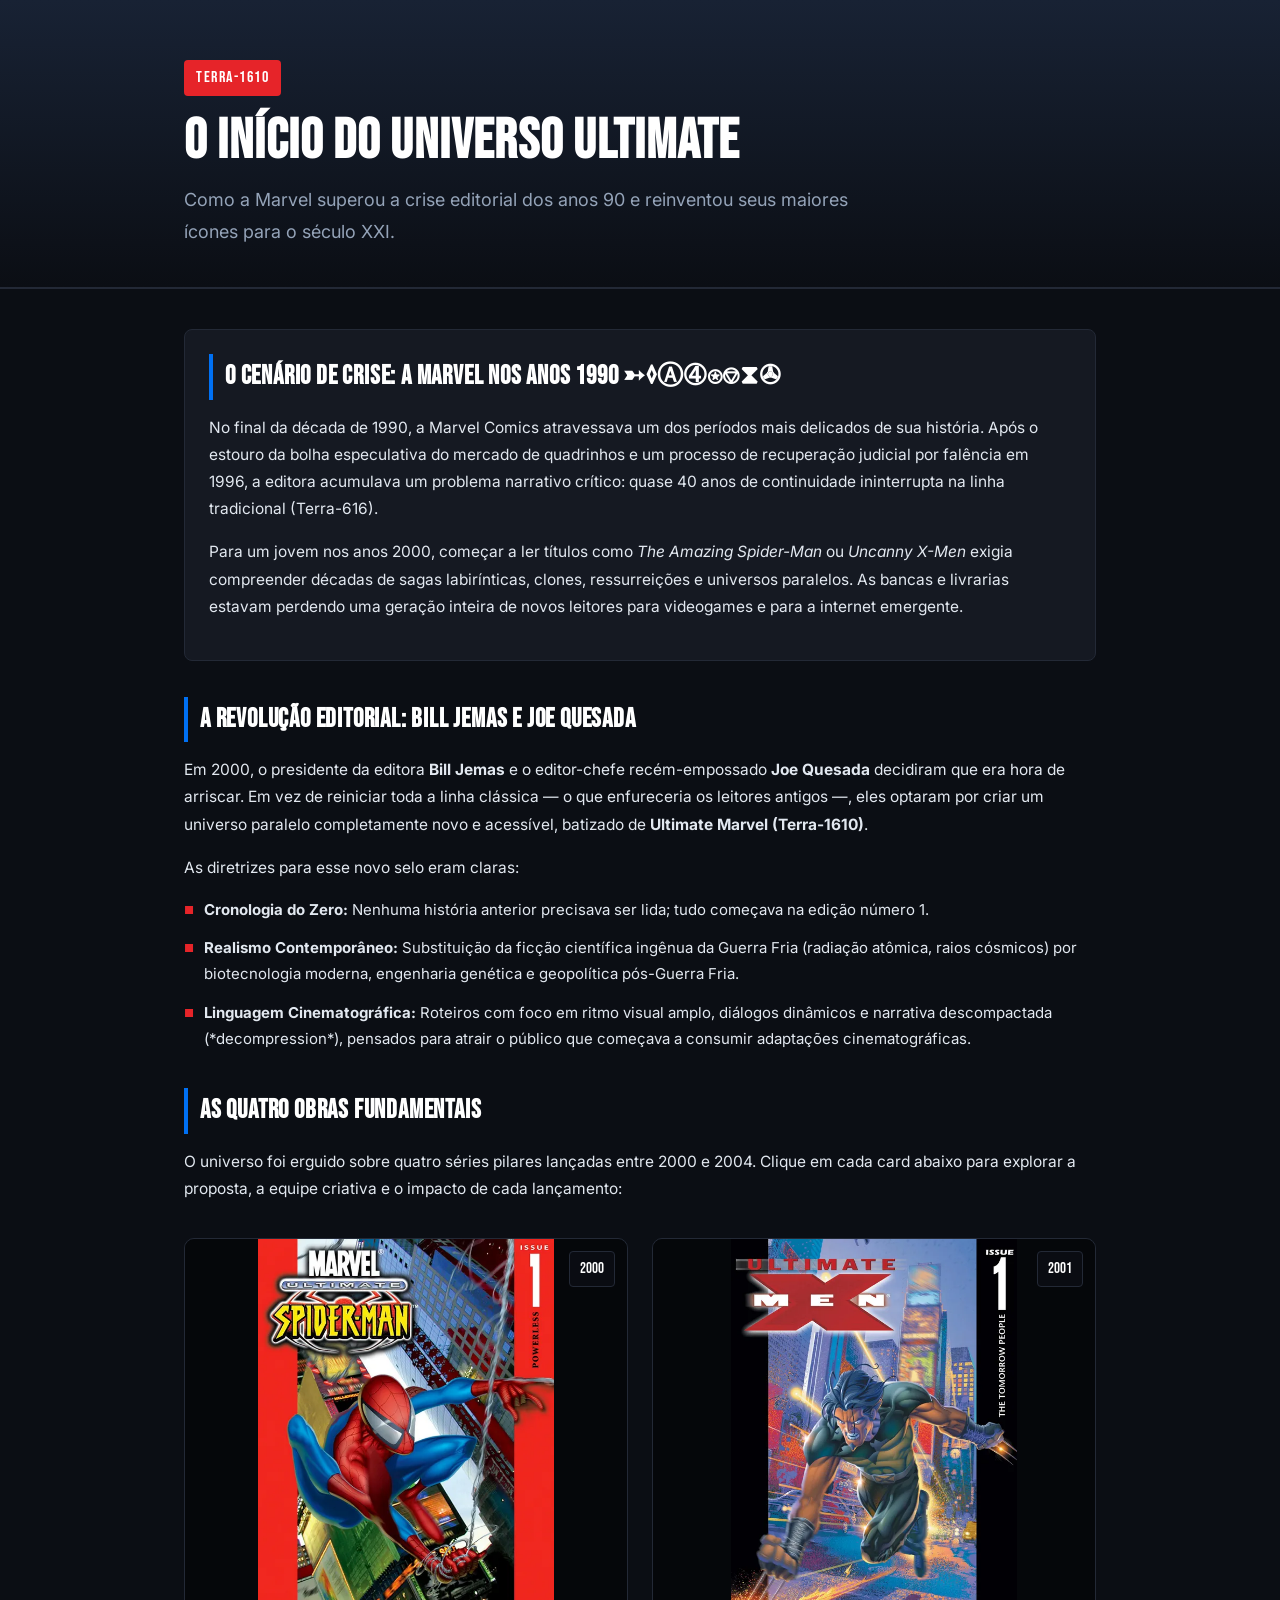
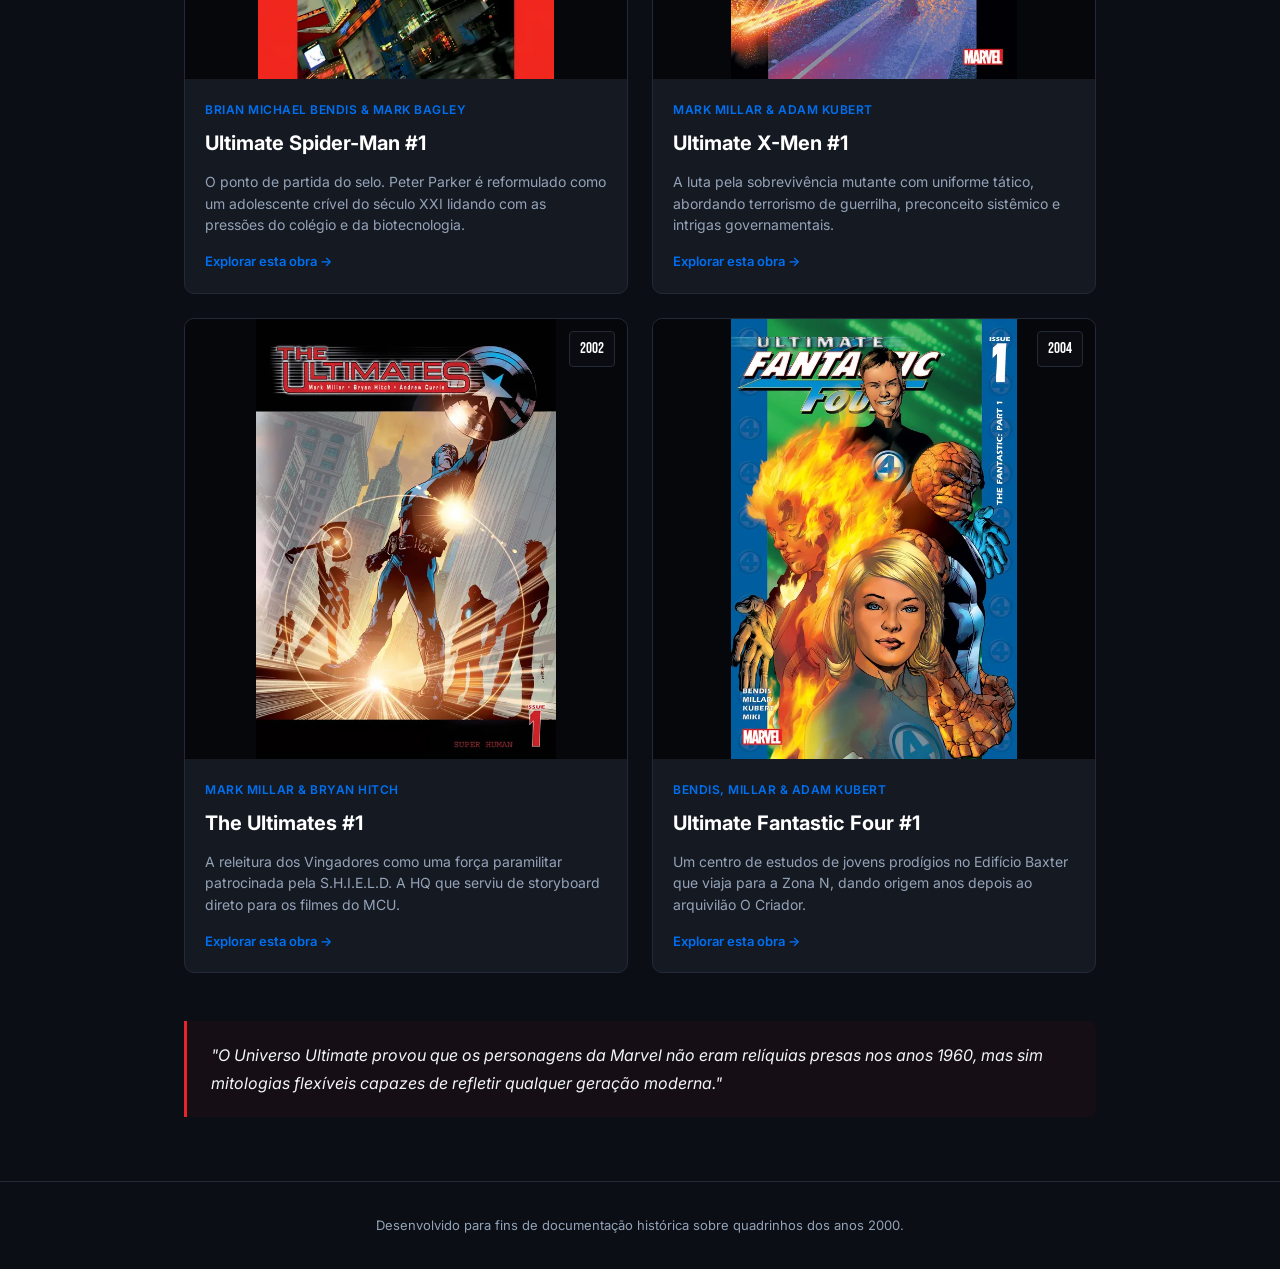
==== src/index.html @ a69aee5e "docs: altera texto do titulo principal" ====
<!DOCTYPE html>
<html lang="pt-BR">
<head>
  <meta charset="UTF-8">
  <meta name="viewport" content="width=device-width, initial-scale=1.0">
  <title>O Início do Universo Ultimate Marvel (2000) - Terra-1610</title>
  <link rel="preconnect" href="https://fonts.googleapis.com">
  <link rel="preconnect" href="https://fonts.gstatic.com" crossorigin>
  <link href="https://fonts.googleapis.com/css2?family=Bebas+Neue&family=Inter:wght@400;600;700&display=swap" rel="stylesheet">
  <link rel="stylesheet" href="style.css">
</head>
<body>

  <header class="hero">
    <div class="container hero-content">
      <span class="tag">Terra-1610</span>
      <h1 class="title">O Início do Universo Ultimate</h1>
      <p class="subtitle">Como a Marvel superou a crise editorial dos anos 90 e reinventou seus maiores ícones para o século XXI.</p>
    </div>
  </header>

  <main class="container">
    <article class="article-content">
      
      <section class="section-block intro-callout">
        <h2>O Cenário de Crise: A Marvel nos Anos 1990 ➳◊Ⓐ➃⍟⎊⧗✇</h2>
        <p>No final da década de 1990, a Marvel Comics atravessava um dos períodos mais delicados de sua história. Após o estouro da bolha especulativa do mercado de quadrinhos e um processo de recuperação judicial por falência em 1996, a editora acumulava um problema narrativo crítico: quase 40 anos de continuidade ininterrupta na linha tradicional (Terra-616).</p>
        <p>Para um jovem nos anos 2000, começar a ler títulos como <em>The Amazing Spider-Man</em> ou <em>Uncanny X-Men</em> exigia compreender décadas de sagas labirínticas, clones, ressurreições e universos paralelos. As bancas e livrarias estavam perdendo uma geração inteira de novos leitores para videogames e para a internet emergente.</p>
      </section>

      <section class="section-block">
        <h2>A Revolução Editorial: Bill Jemas e Joe Quesada</h2>
        <p>Em 2000, o presidente da editora <strong>Bill Jemas</strong> e o editor-chefe recém-empossado <strong>Joe Quesada</strong> decidiram que era hora de arriscar. Em vez de reiniciar toda a linha clássica — o que enfureceria os leitores antigos —, eles optaram por criar um universo paralelo completamente novo e acessível, batizado de <strong>Ultimate Marvel (Terra-1610)</strong>.</p>
        <p>As diretrizes para esse novo selo eram claras:</p>
        <ul class="styled-list">
          <li><strong>Cronologia do Zero:</strong> Nenhuma história anterior precisava ser lida; tudo começava na edição número 1.</li>
          <li><strong>Realismo Contemporâneo:</strong> Substituição da ficção científica ingênua da Guerra Fria (radiação atômica, raios cósmicos) por biotecnologia moderna, engenharia genética e geopolítica pós-Guerra Fria.</li>
          <li><strong>Linguagem Cinematográfica:</strong> Roteiros com foco em ritmo visual amplo, diálogos dinâmicos e narrativa descompactada (*decompression*), pensados para atrair o público que começava a consumir adaptações cinematográficas.</li>
        </ul>
      </section>

      <section class="section-block">
        <h2>As Quatro Obras Fundamentais</h2>
        <p>O universo foi erguido sobre quatro séries pilares lançadas entre 2000 e 2004. Clique em cada card abaixo para explorar a proposta, a equipe criativa e o impacto de cada lançamento:</p>
      </section>

      <!-- Grid com as 4 Capas -->
      <section class="comics-grid">
        
        <a href="spider-man.html" class="comic-card">
          <div class="comic-cover-wrapper">
            <img src="capas/aranha_ultimate_1.webp" alt="Capa de Ultimate Spider-Man #1" class="comic-cover">
            <span class="comic-year">2000</span>
          </div>
          <div class="comic-info">
            <span class="comic-badge">Brian Michael Bendis & Mark Bagley</span>
            <h3>Ultimate Spider-Man #1</h3>
            <p>O ponto de partida do selo. Peter Parker é reformulado como um adolescente crível do século XXI lidando com as pressões do colégio e da biotecnologia.</p>
            <span class="read-more">Explorar esta obra &rarr;</span>
          </div>
        </a>

        <a href="x-men.html" class="comic-card">
          <div class="comic-cover-wrapper">
            <img src="capas/xmen_ultimate_1.webp" alt="Capa de Ultimate X-Men #1" class="comic-cover">
            <span class="comic-year">2001</span>
          </div>
          <div class="comic-info">
            <span class="comic-badge">Mark Millar & Adam Kubert</span>
            <h3>Ultimate X-Men #1</h3>
            <p>A luta pela sobrevivência mutante com uniforme tático, abordando terrorismo de guerrilha, preconceito sistêmico e intrigas governamentais.</p>
            <span class="read-more">Explorar esta obra &rarr;</span>
          </div>
        </a>

        <a href="the-ultimates.html" class="comic-card">
          <div class="comic-cover-wrapper">
            <img src="capas/ultimates_1.webp" alt="Capa de The Ultimates #1" class="comic-cover">
            <span class="comic-year">2002</span>
          </div>
          <div class="comic-info">
            <span class="comic-badge">Mark Millar & Bryan Hitch</span>
            <h3>The Ultimates #1</h3>
            <p>A releitura dos Vingadores como uma força paramilitar patrocinada pela S.H.I.E.L.D. A HQ que serviu de storyboard direto para os filmes do MCU.</p>
            <span class="read-more">Explorar esta obra &rarr;</span>
          </div>
        </a>

        <a href="fantastic-four.html" class="comic-card">
          <div class="comic-cover-wrapper">
            <img src="capas/quarteto_ultimate_1.webp" alt="Capa de Ultimate Fantastic Four #1" class="comic-cover">
            <span class="comic-year">2004</span>
          </div>
          <div class="comic-info">
            <span class="comic-badge">Bendis, Millar & Adam Kubert</span>
            <h3>Ultimate Fantastic Four #1</h3>
            <p>Um centro de estudos de jovens prodígios no Edifício Baxter que viaja para a Zona N, dando origem anos depois ao arquivilão O Criador.</p>
            <span class="read-more">Explorar esta obra &rarr;</span>
          </div>
        </a>

      </section>

      <section class="section-block quote-block">
        <blockquote>
          "O Universo Ultimate provou que os personagens da Marvel não eram relíquias presas nos anos 1960, mas sim mitologias flexíveis capazes de refletir qualquer geração moderna."
        </blockquote>
      </section>

    </article>
  </main>

  <footer class="footer">
    <div class="container">
      <p>Desenvolvido para fins de documentação histórica sobre quadrinhos dos anos 2000.</p>
    </div>
  </footer>

</body>
</html>
---- src/style.css ----
:root {
  --bg-dark: #0b0e14;
  --bg-card: #151922;
  --text-main: #e2e8f0;
  --text-muted: #94a3b8;
  --marvel-red: #e62429;
  --ultimate-blue: #0070f3;
  --border-color: #232936;
}

* {
  margin: 0;
  padding: 0;
  box-sizing: border-box;
}

body {
  background-color: var(--bg-dark);
  color: var(--text-main);
  font-family: 'Inter', sans-serif;
  line-height: 1.75;
  -webkit-font-smoothing: antialiased;
}

.container {
  max-width: 960px;
  margin: 0 auto;
  padding: 0 24px;
}

/* Header & Hero */
.hero {
  background: linear-gradient(180deg, #182234 0%, var(--bg-dark) 100%);
  border-bottom: 2px solid var(--border-color);
  padding: 60px 0 40px;
}

.back-link {
  display: inline-flex;
  align-items: center;
  color: var(--text-muted);
  text-decoration: none;
  font-size: 14px;
  margin-bottom: 16px;
  transition: color 0.2s;
}

.back-link:hover {
  color: #ffffff;
}

.tag {
  display: inline-block;
  background-color: var(--marvel-red);
  color: #ffffff;
  font-family: 'Bebas Neue', cursive;
  letter-spacing: 1.5px;
  font-size: 16px;
  padding: 4px 12px;
  border-radius: 4px;
  text-transform: uppercase;
  margin-bottom: 16px;
}

.title {
  font-family: 'Bebas Neue', cursive;
  font-size: clamp(36px, 5.5vw, 56px);
  line-height: 1.08;
  color: #ffffff;
  letter-spacing: 1px;
  margin-bottom: 12px;
}

.subtitle {
  font-size: 18px;
  color: var(--text-muted);
  max-width: 720px;
}

/* Content */
.article-content {
  padding: 40px 0;
}

.section-block {
  margin-bottom: 36px;
}

.section-block h2 {
  font-family: 'Bebas Neue', cursive;
  font-size: 26px;
  color: #ffffff;
  letter-spacing: 0.8px;
  margin-bottom: 14px;
  border-left: 4px solid var(--ultimate-blue);
  padding-left: 12px;
}

.section-block h3 {
  font-size: 18px;
  color: #ffffff;
  margin: 20px 0 10px;
}

.section-block p {
  color: var(--text-main);
  font-size: 15.5px;
  margin-bottom: 16px;
}

.intro-callout {
  background: var(--bg-card);
  border: 1px solid var(--border-color);
  border-radius: 8px;
  padding: 24px;
}

/* Cards Grid */
.comics-grid {
  display: grid;
  grid-template-columns: repeat(auto-fit, minmax(380px, 1fr));
  gap: 24px;
  margin: 32px 0 48px;
}

@media (max-width: 480px) {
  .comics-grid {
    grid-template-columns: 1fr;
  }
}

.comic-card {
  background-color: var(--bg-card);
  border: 1px solid var(--border-color);
  border-radius: 10px;
  overflow: hidden;
  display: flex;
  flex-direction: column;
  text-decoration: none;
  color: inherit;
  transition: transform 0.25s ease, border-color 0.25s ease, box-shadow 0.25s ease;
}

.comic-card:hover {
  transform: translateY(-5px);
  border-color: var(--ultimate-blue);
  box-shadow: 0 12px 24px rgba(0, 112, 243, 0.15);
}

.comic-cover-wrapper {
  position: relative;
  width: 100%;
  height: 440px;
  background-color: #05070a;
  display: flex;
  align-items: center;
  justify-content: center;
  overflow: hidden;
}

.comic-cover {
  width: 100%;
  height: 100%;
  object-fit: contain;
  transition: transform 0.3s ease;
}

.comic-card:hover .comic-cover {
  transform: scale(1.03);
}

.comic-year {
  position: absolute;
  top: 12px;
  right: 12px;
  background: rgba(11, 14, 20, 0.85);
  border: 1px solid var(--border-color);
  color: #fff;
  font-family: 'Bebas Neue', cursive;
  font-size: 15px;
  padding: 4px 10px;
  border-radius: 4px;
  z-index: 2;
}

.comic-info {
  padding: 20px;
  display: flex;
  flex-direction: column;
  flex-grow: 1;
}

.comic-badge {
  font-size: 12px;
  font-weight: 600;
  color: var(--ultimate-blue);
  text-transform: uppercase;
  letter-spacing: 0.5px;
  margin-bottom: 6px;
}

.comic-info h3 {
  font-size: 20px;
  color: #ffffff;
  margin-bottom: 10px;
}

.comic-info p {
  font-size: 14px;
  color: var(--text-muted);
  line-height: 1.55;
  margin-bottom: 14px;
}

.read-more {
  margin-top: auto;
  font-size: 13px;
  font-weight: 600;
  color: var(--ultimate-blue);
}

/* Layout Páginas Individuais */
.detail-layout {
  display: grid;
  grid-template-columns: 320px 1fr;
  gap: 36px;
  margin-bottom: 40px;
}

@media (max-width: 768px) {
  .detail-layout {
    grid-template-columns: 1fr;
  }
}

.detail-cover-box {
  background-color: var(--bg-card);
  border: 1px solid var(--border-color);
  border-radius: 8px;
  padding: 12px;
  height: fit-content;
}

.detail-cover-box img {
  width: 100%;
  border-radius: 4px;
  display: block;
}

.meta-box {
  margin-top: 16px;
  font-size: 13px;
  border-top: 1px solid var(--border-color);
  padding-top: 12px;
  display: flex;
  flex-direction: column;
  gap: 8px;
}

.meta-row {
  display: flex;
  justify-content: space-between;
}

.meta-label {
  color: var(--text-muted);
}

.meta-value {
  color: #ffffff;
  font-weight: 600;
  text-align: right;
  max-width: 60%;
}

.styled-list {
  list-style: none;
  display: flex;
  flex-direction: column;
  gap: 12px;
  margin: 16px 0 24px;
}

.styled-list li {
  position: relative;
  padding-left: 20px;
  color: var(--text-main);
  font-size: 15px;
}

.styled-list li::before {
  content: "■";
  position: absolute;
  left: 0;
  color: var(--marvel-red);
  font-size: 11px;
  top: 4px;
}

/* Quote */
.quote-block {
  border-left: 3px solid var(--marvel-red);
  background: rgba(230, 36, 41, 0.05);
  padding: 20px 24px;
  border-radius: 0 8px 8px 0;
  margin: 24px 0;
}

.quote-block blockquote {
  font-style: italic;
  font-size: 16px;
  color: #f1f5f9;
}

/* Footer */
.footer {
  border-top: 1px solid var(--border-color);
  padding: 32px 0;
  text-align: center;
  font-size: 13px;
  color: var(--text-muted);
}
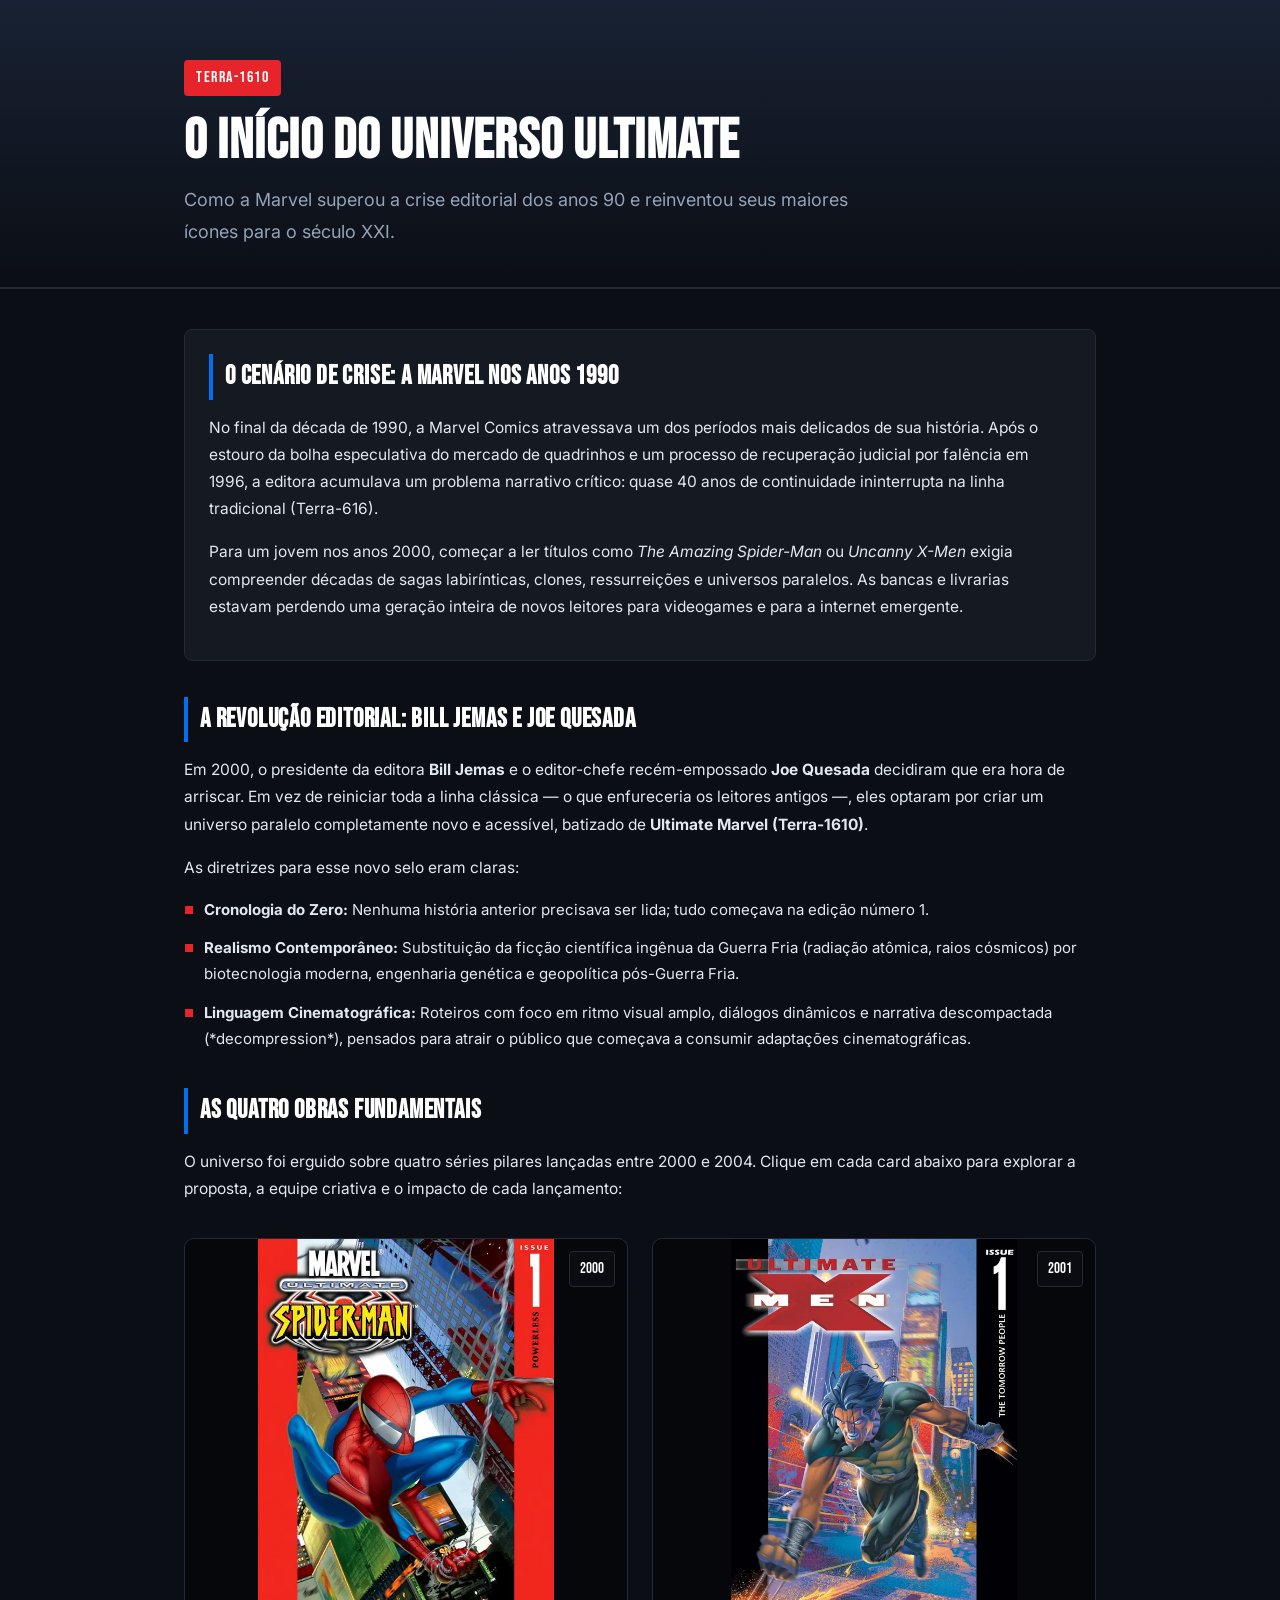
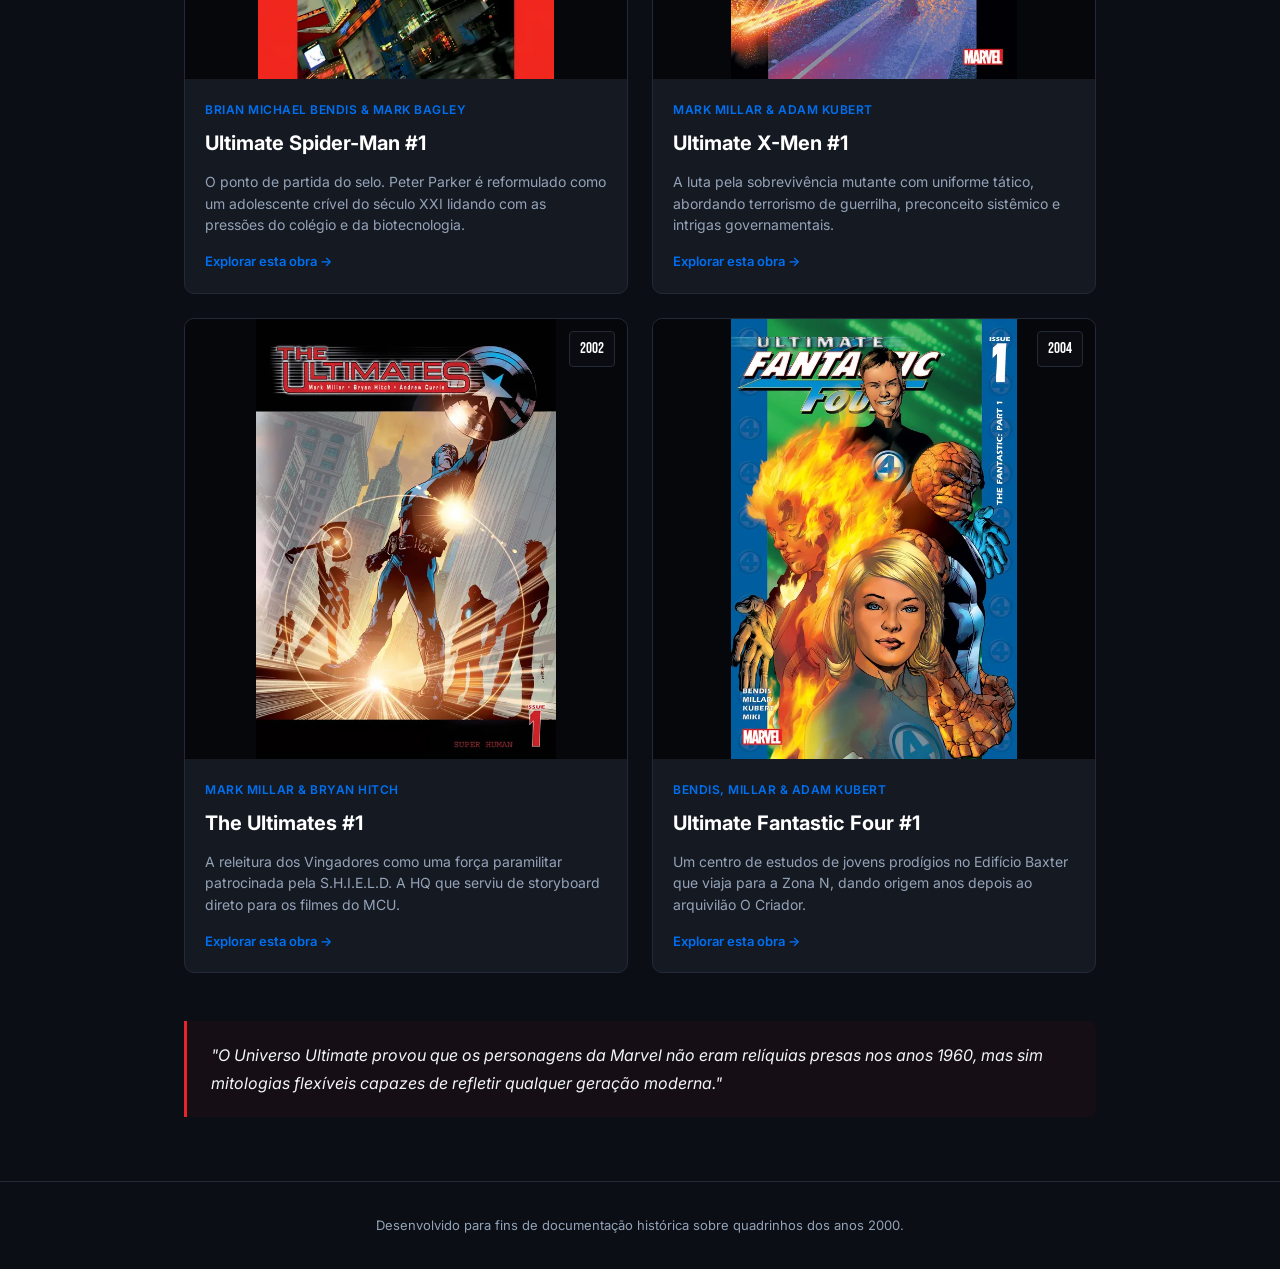
==== commit 3d3248c2: "docs: altera texto do titulo principal" ====
--- a/src/index.html
+++ b/src/index.html
@@ -23,7 +23,7 @@
     <article class="article-content">
       
       <section class="section-block intro-callout">
-        <h2>O Cenário de Crise: A Marvel nos Anos 1990 ➳◊Ⓐ➃⍟⎊⧗✇</h2>
+        <h2>O Cenário de Crise: A Marvel nos Anos 1990 </h2>
         <p>No final da década de 1990, a Marvel Comics atravessava um dos períodos mais delicados de sua história. Após o estouro da bolha especulativa do mercado de quadrinhos e um processo de recuperação judicial por falência em 1996, a editora acumulava um problema narrativo crítico: quase 40 anos de continuidade ininterrupta na linha tradicional (Terra-616).</p>
         <p>Para um jovem nos anos 2000, começar a ler títulos como <em>The Amazing Spider-Man</em> ou <em>Uncanny X-Men</em> exigia compreender décadas de sagas labirínticas, clones, ressurreições e universos paralelos. As bancas e livrarias estavam perdendo uma geração inteira de novos leitores para videogames e para a internet emergente.</p>
       </section>
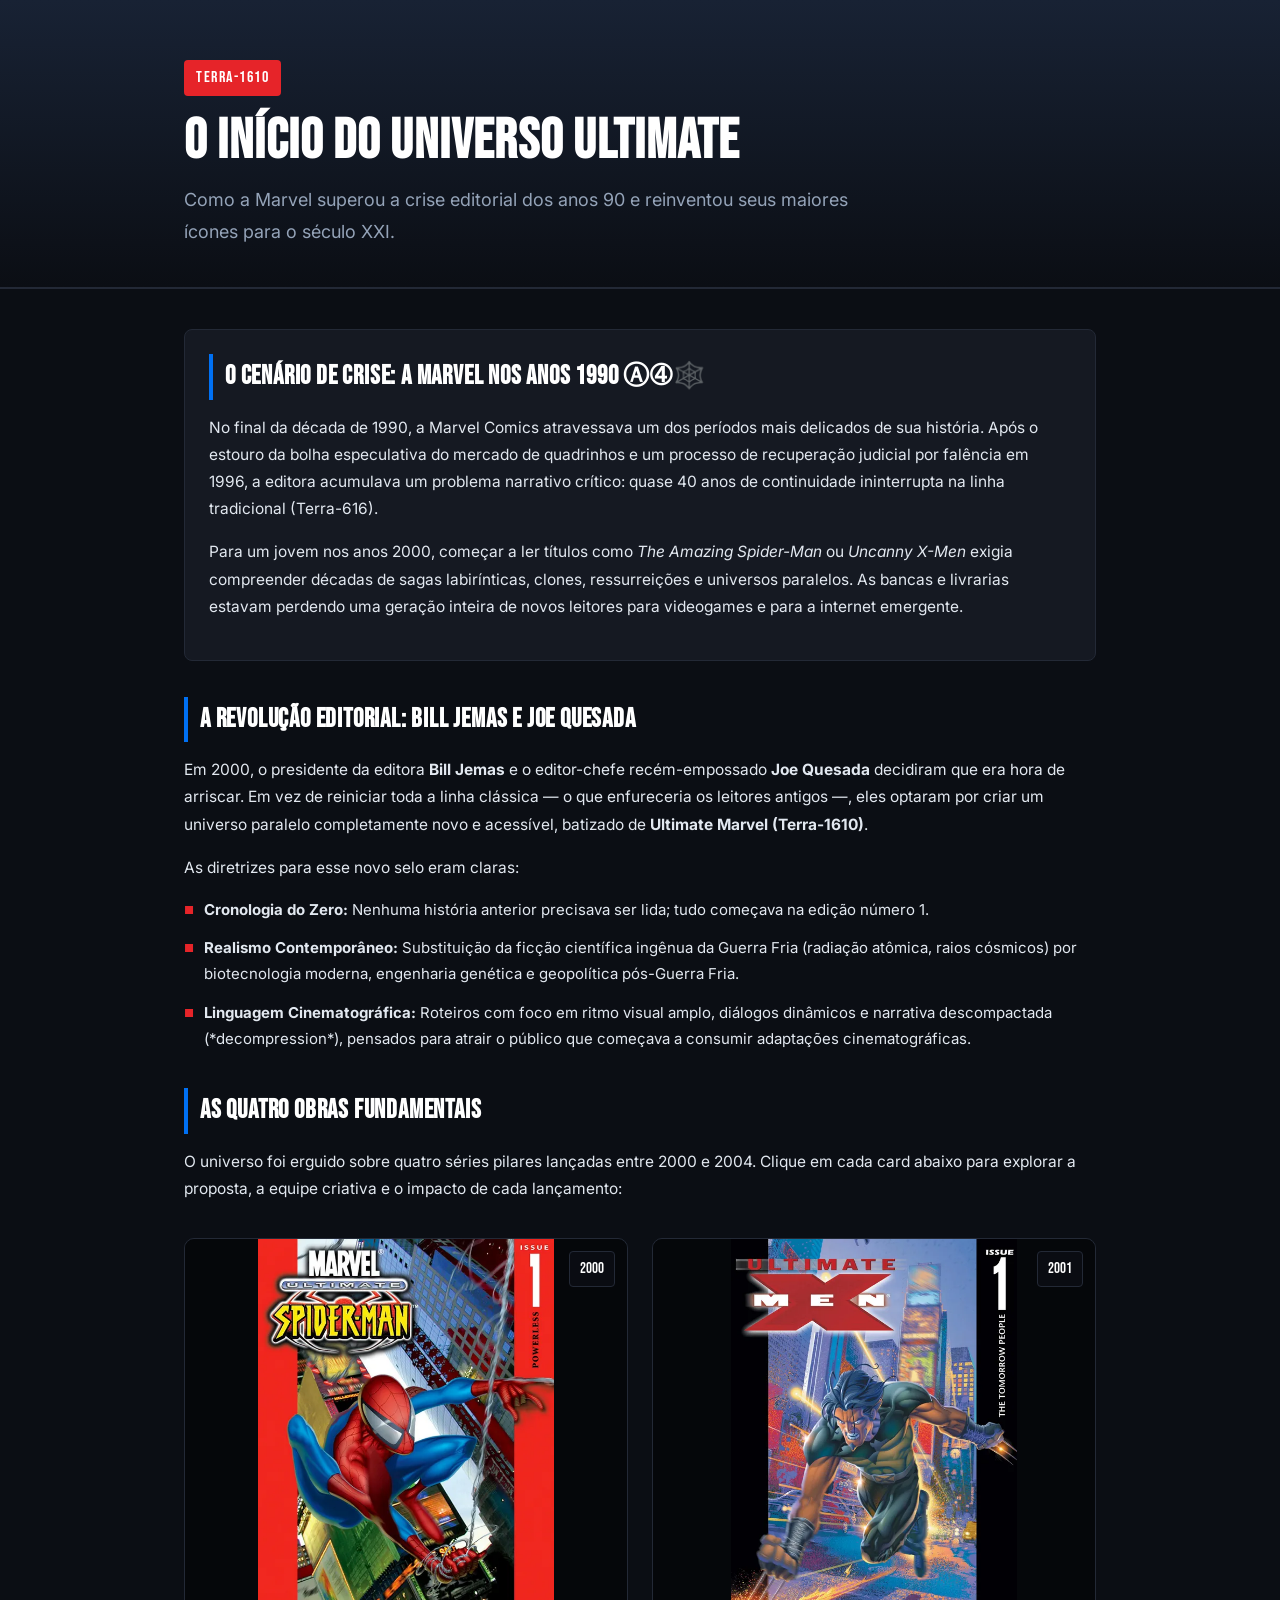
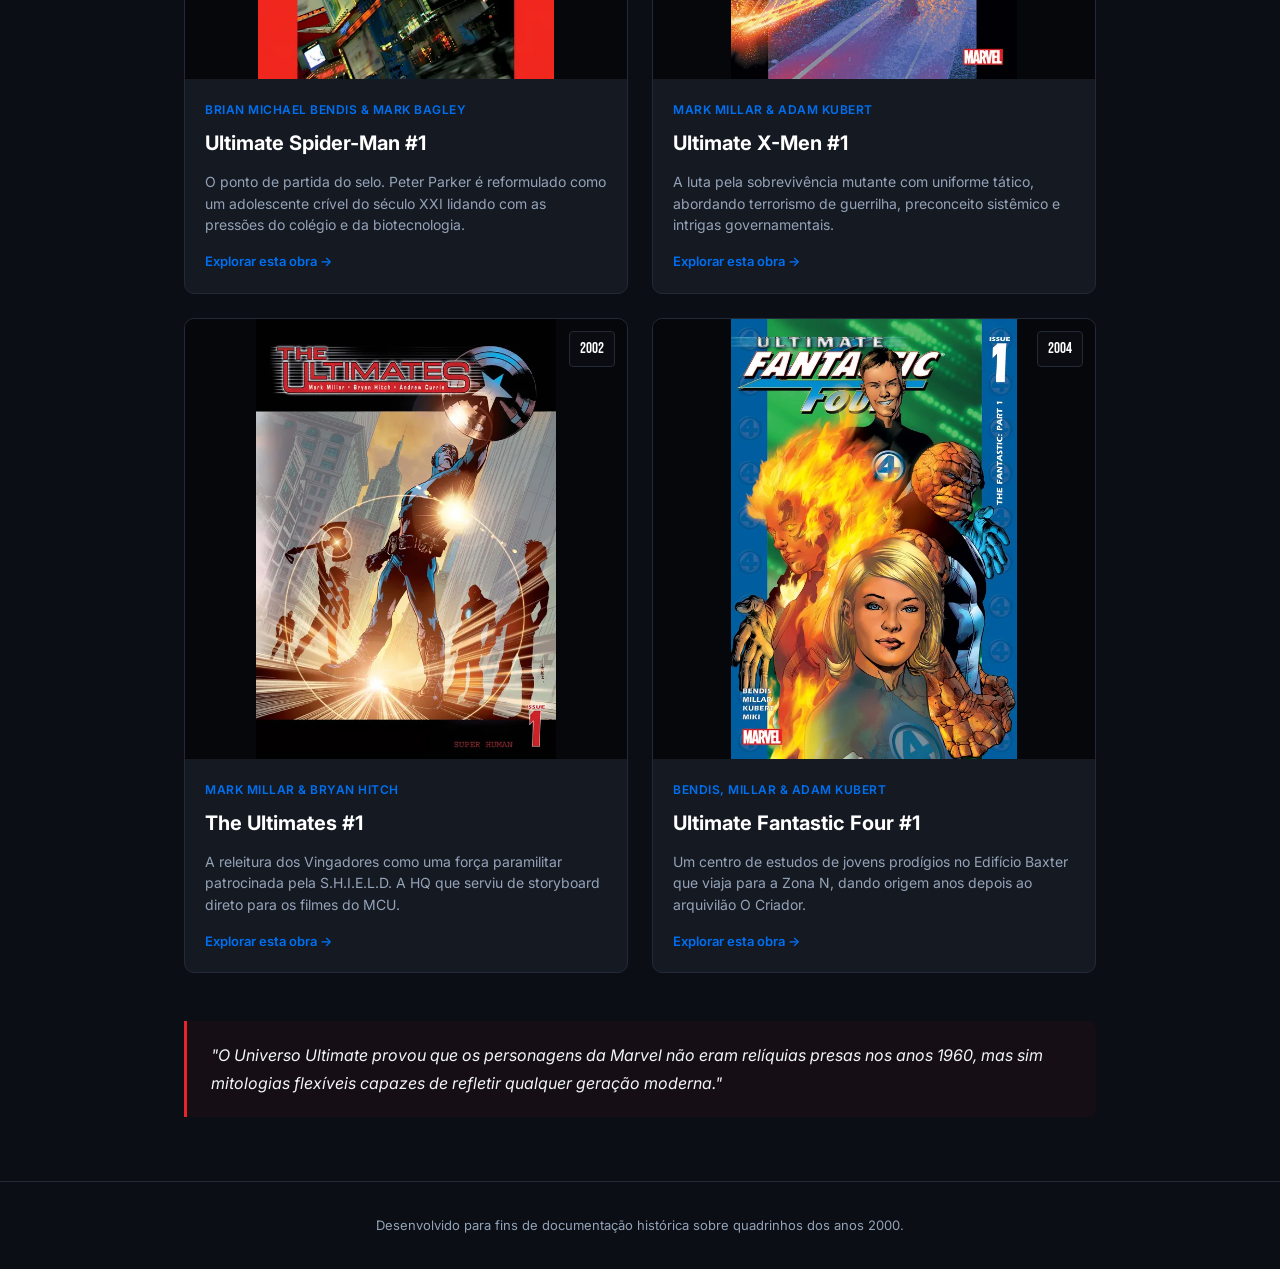
==== commit 47fa6921: "docs: altera texto do titulo principal" ====
--- a/src/index.html
+++ b/src/index.html
@@ -23,7 +23,7 @@
     <article class="article-content">
       
       <section class="section-block intro-callout">
-        <h2>O Cenário de Crise: A Marvel nos Anos 1990 </h2>
+        <h2>O Cenário de Crise: A Marvel nos Anos 1990 Ⓐ➃🕸️</h2>
         <p>No final da década de 1990, a Marvel Comics atravessava um dos períodos mais delicados de sua história. Após o estouro da bolha especulativa do mercado de quadrinhos e um processo de recuperação judicial por falência em 1996, a editora acumulava um problema narrativo crítico: quase 40 anos de continuidade ininterrupta na linha tradicional (Terra-616).</p>
         <p>Para um jovem nos anos 2000, começar a ler títulos como <em>The Amazing Spider-Man</em> ou <em>Uncanny X-Men</em> exigia compreender décadas de sagas labirínticas, clones, ressurreições e universos paralelos. As bancas e livrarias estavam perdendo uma geração inteira de novos leitores para videogames e para a internet emergente.</p>
       </section>
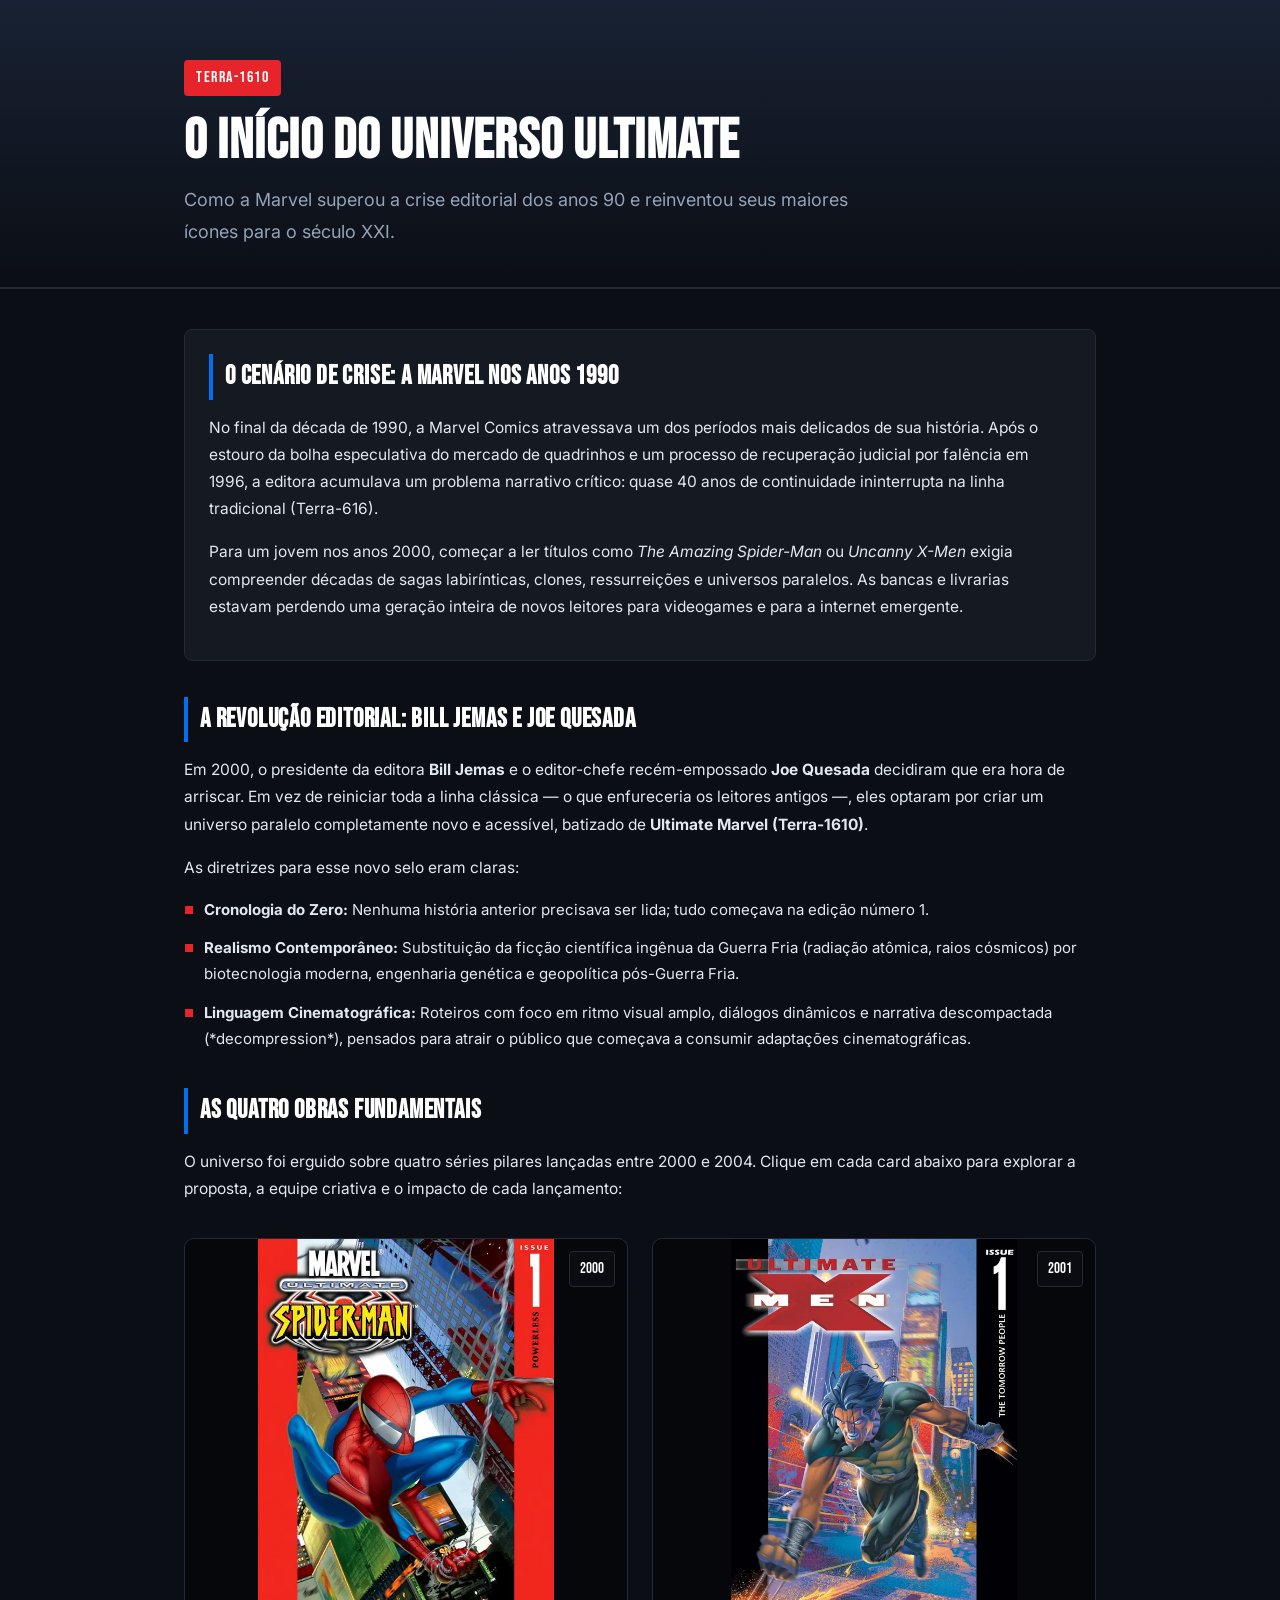
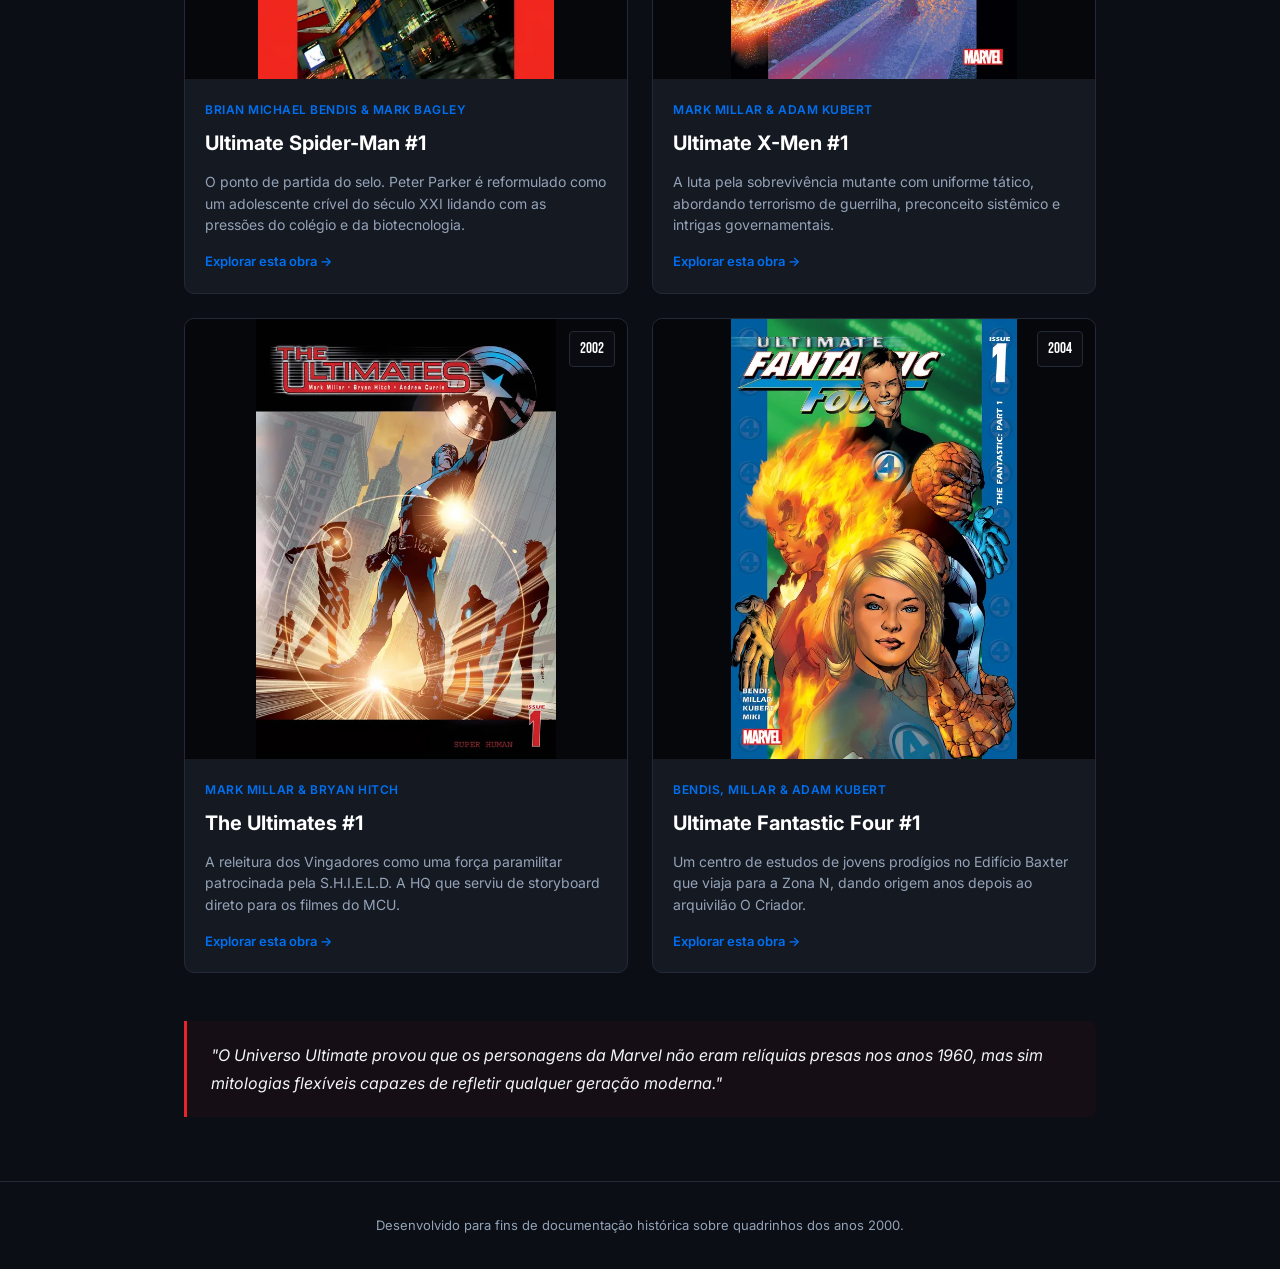
==== commit 1b398384: "docs: altera texto do titulo principal 2" ====
--- a/src/index.html
+++ b/src/index.html
@@ -23,7 +23,7 @@
     <article class="article-content">
       
       <section class="section-block intro-callout">
-        <h2>O Cenário de Crise: A Marvel nos Anos 1990 Ⓐ➃🕸️</h2>
+        <h2>O Cenário de Crise: A Marvel nos Anos 1990 </h2>
         <p>No final da década de 1990, a Marvel Comics atravessava um dos períodos mais delicados de sua história. Após o estouro da bolha especulativa do mercado de quadrinhos e um processo de recuperação judicial por falência em 1996, a editora acumulava um problema narrativo crítico: quase 40 anos de continuidade ininterrupta na linha tradicional (Terra-616).</p>
         <p>Para um jovem nos anos 2000, começar a ler títulos como <em>The Amazing Spider-Man</em> ou <em>Uncanny X-Men</em> exigia compreender décadas de sagas labirínticas, clones, ressurreições e universos paralelos. As bancas e livrarias estavam perdendo uma geração inteira de novos leitores para videogames e para a internet emergente.</p>
       </section>
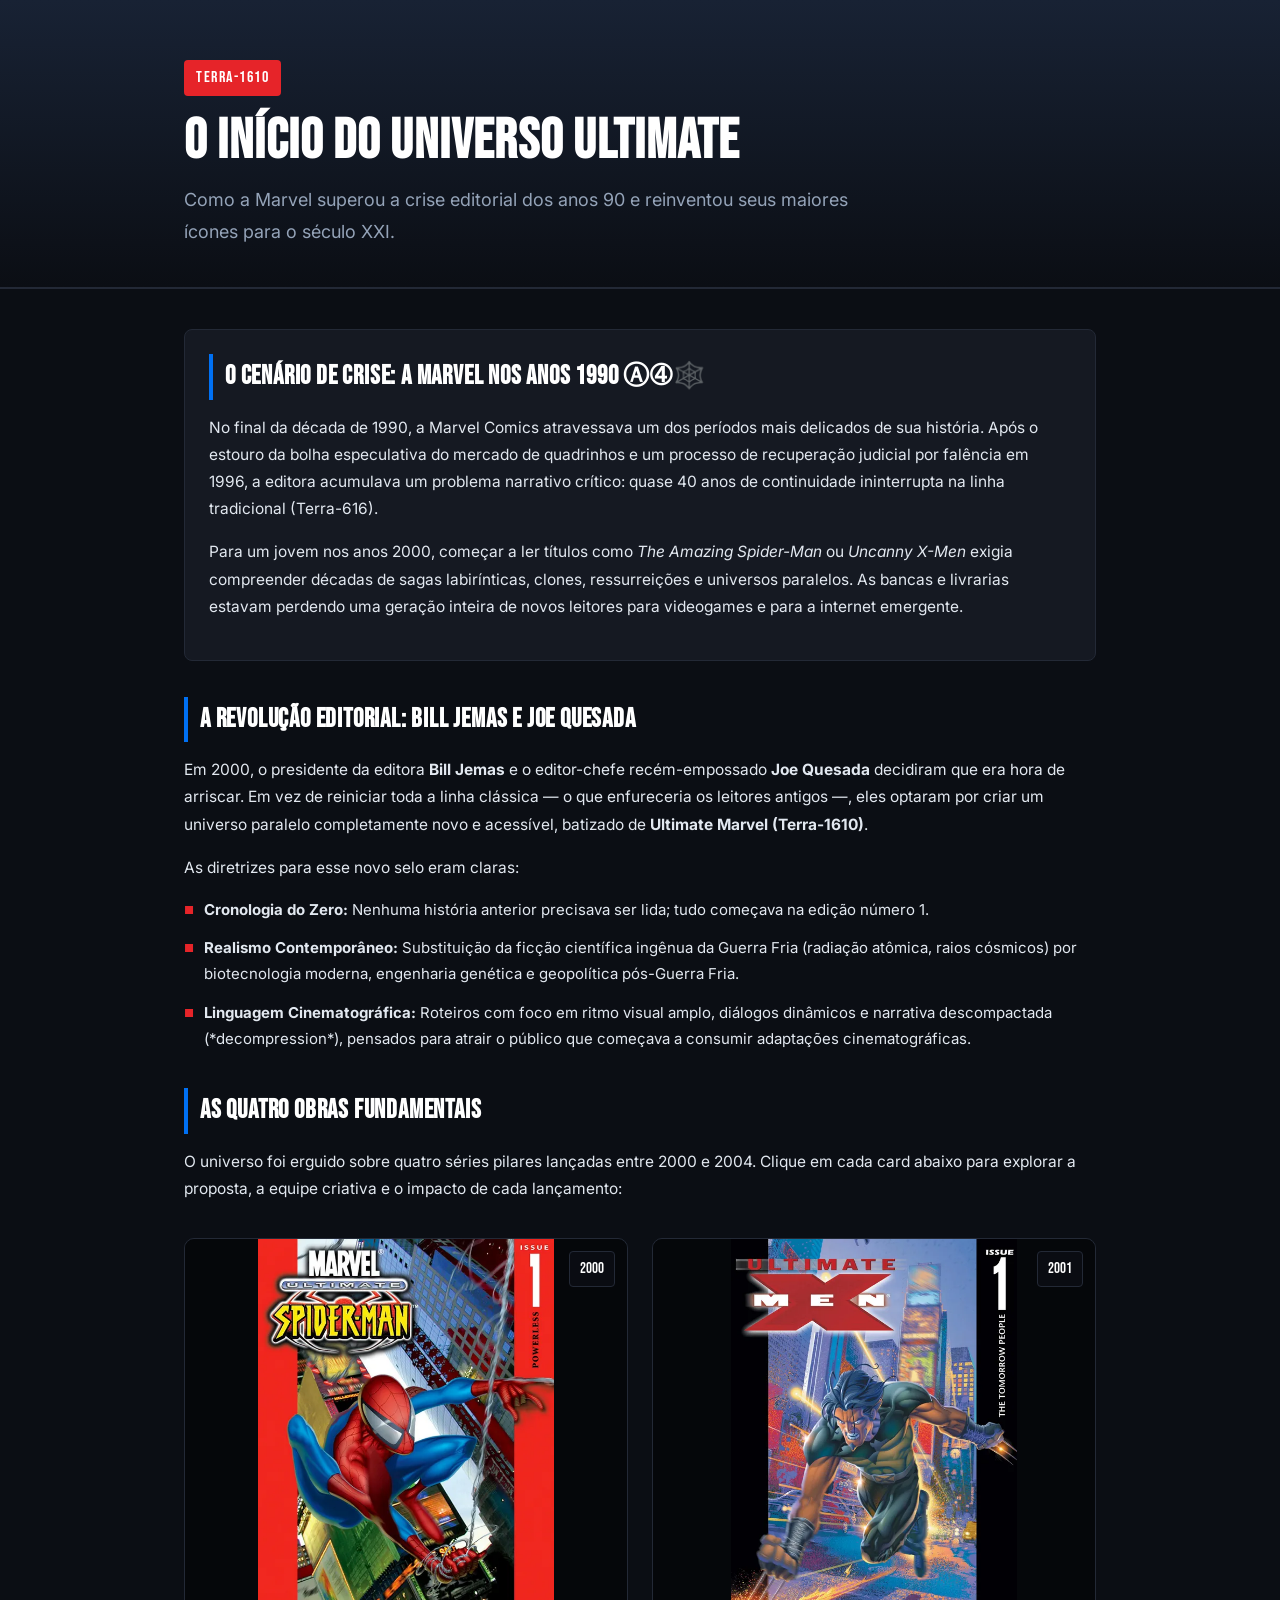
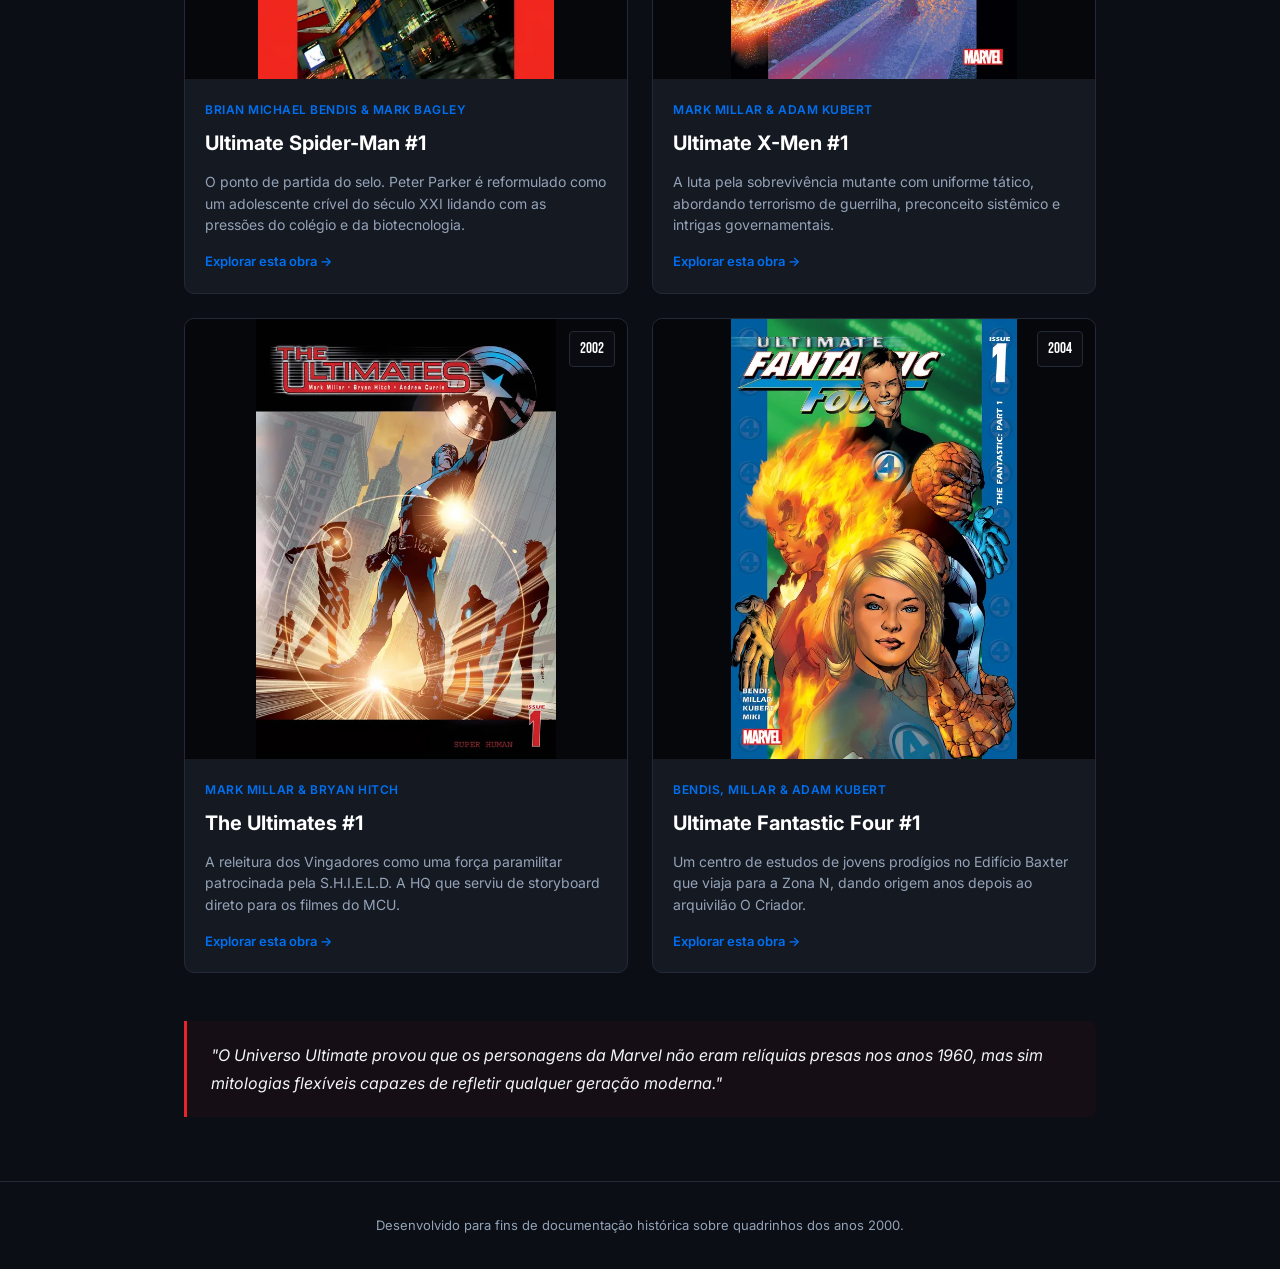
==== commit 19324372: "testes" ====
--- a/src/index.html
+++ b/src/index.html
@@ -23,7 +23,7 @@
     <article class="article-content">
       
       <section class="section-block intro-callout">
-        <h2>O Cenário de Crise: A Marvel nos Anos 1990 </h2>
+        <h2>O Cenário de Crise: A Marvel nos Anos 1990 Ⓐ➃🕸️</h2>
         <p>No final da década de 1990, a Marvel Comics atravessava um dos períodos mais delicados de sua história. Após o estouro da bolha especulativa do mercado de quadrinhos e um processo de recuperação judicial por falência em 1996, a editora acumulava um problema narrativo crítico: quase 40 anos de continuidade ininterrupta na linha tradicional (Terra-616).</p>
         <p>Para um jovem nos anos 2000, começar a ler títulos como <em>The Amazing Spider-Man</em> ou <em>Uncanny X-Men</em> exigia compreender décadas de sagas labirínticas, clones, ressurreições e universos paralelos. As bancas e livrarias estavam perdendo uma geração inteira de novos leitores para videogames e para a internet emergente.</p>
       </section>
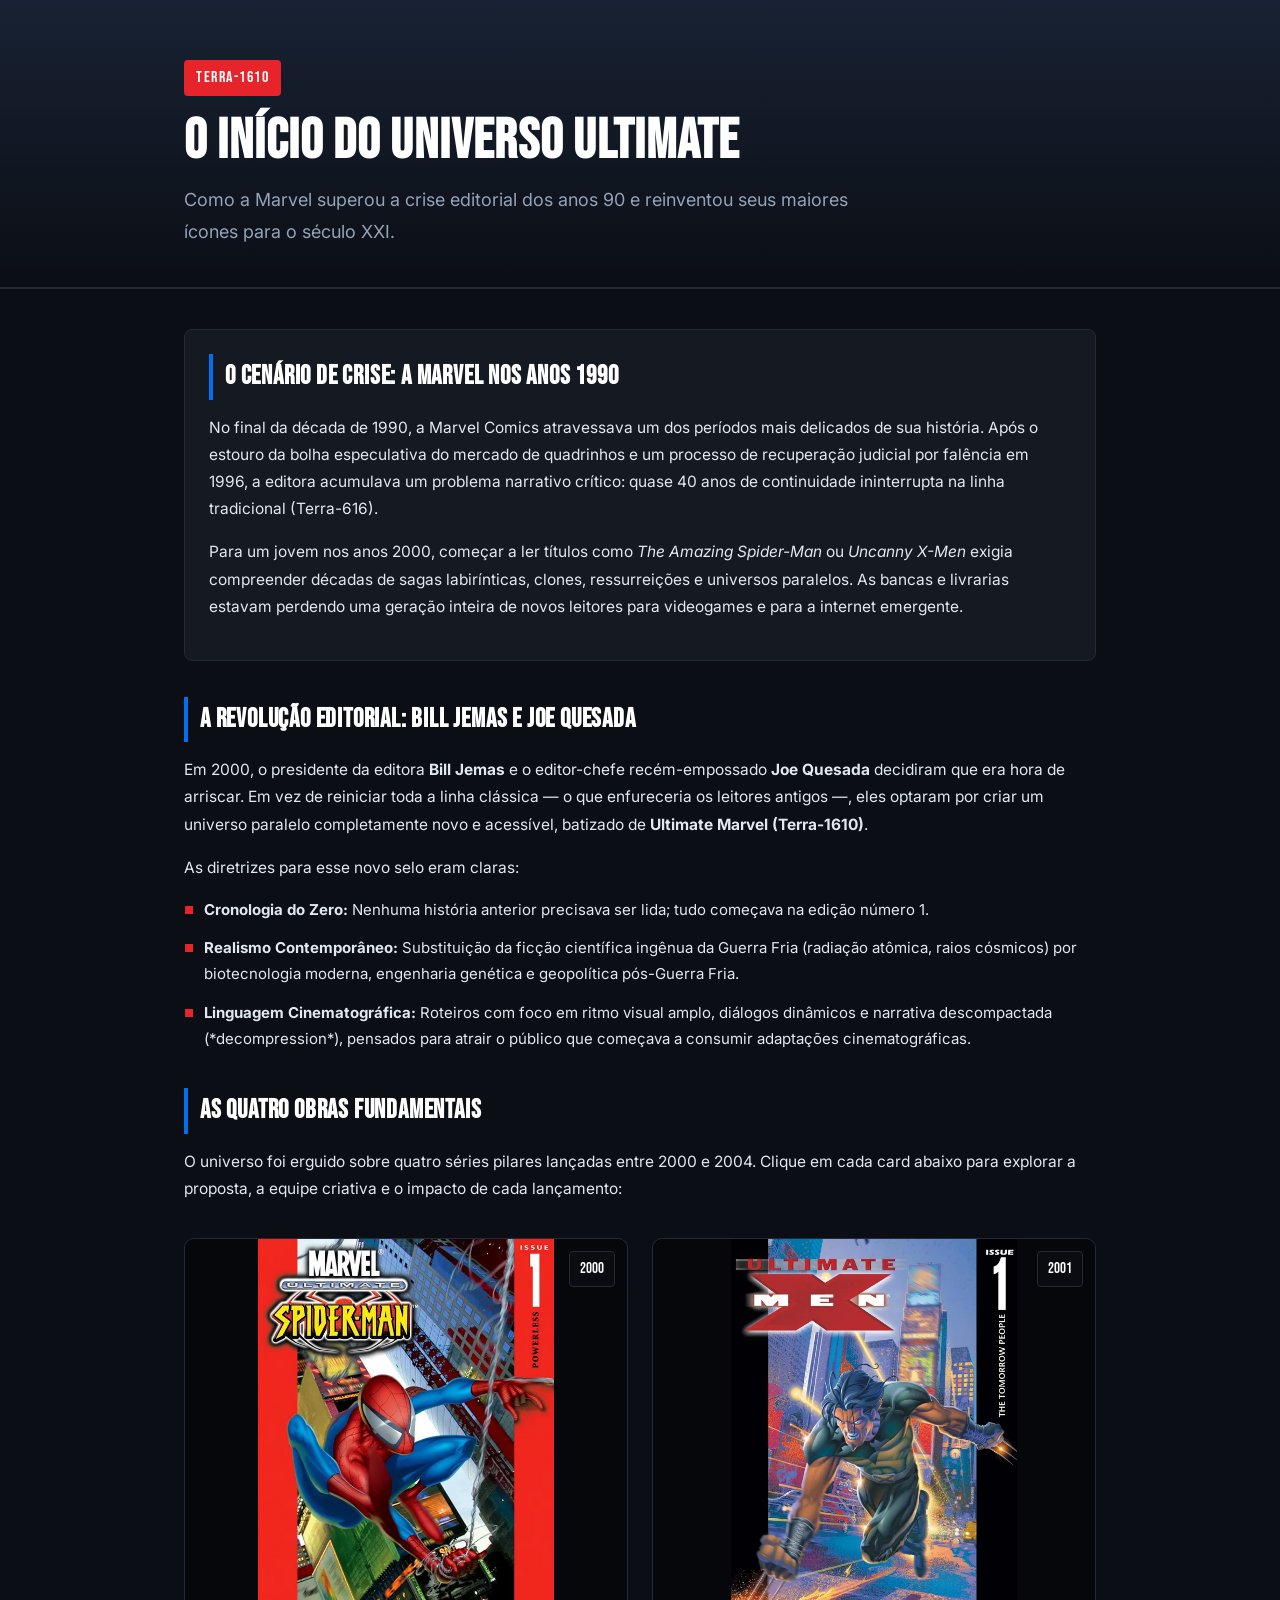
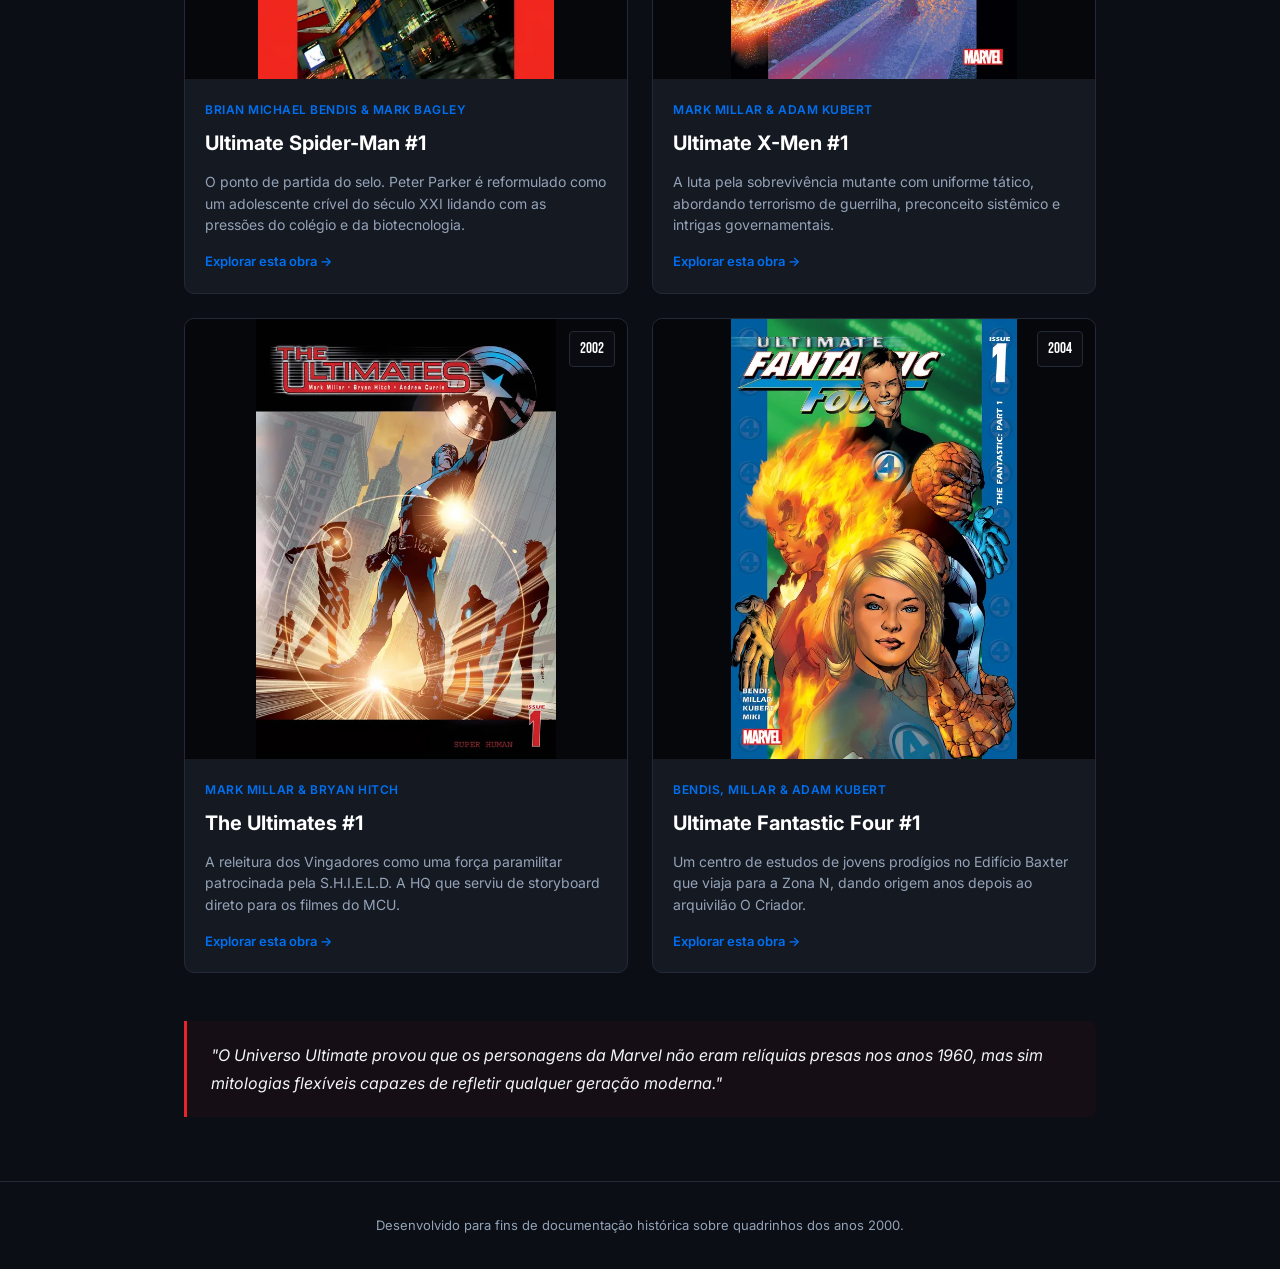
==== commit 0de37c76: "docs: altera texto do titulo principal 3" ====
--- a/src/index.html
+++ b/src/index.html
@@ -23,7 +23,7 @@
     <article class="article-content">
       
       <section class="section-block intro-callout">
-        <h2>O Cenário de Crise: A Marvel nos Anos 1990 Ⓐ➃🕸️</h2>
+        <h2>O Cenário de Crise: A Marvel nos Anos 1990 </h2>
         <p>No final da década de 1990, a Marvel Comics atravessava um dos períodos mais delicados de sua história. Após o estouro da bolha especulativa do mercado de quadrinhos e um processo de recuperação judicial por falência em 1996, a editora acumulava um problema narrativo crítico: quase 40 anos de continuidade ininterrupta na linha tradicional (Terra-616).</p>
         <p>Para um jovem nos anos 2000, começar a ler títulos como <em>The Amazing Spider-Man</em> ou <em>Uncanny X-Men</em> exigia compreender décadas de sagas labirínticas, clones, ressurreições e universos paralelos. As bancas e livrarias estavam perdendo uma geração inteira de novos leitores para videogames e para a internet emergente.</p>
       </section>
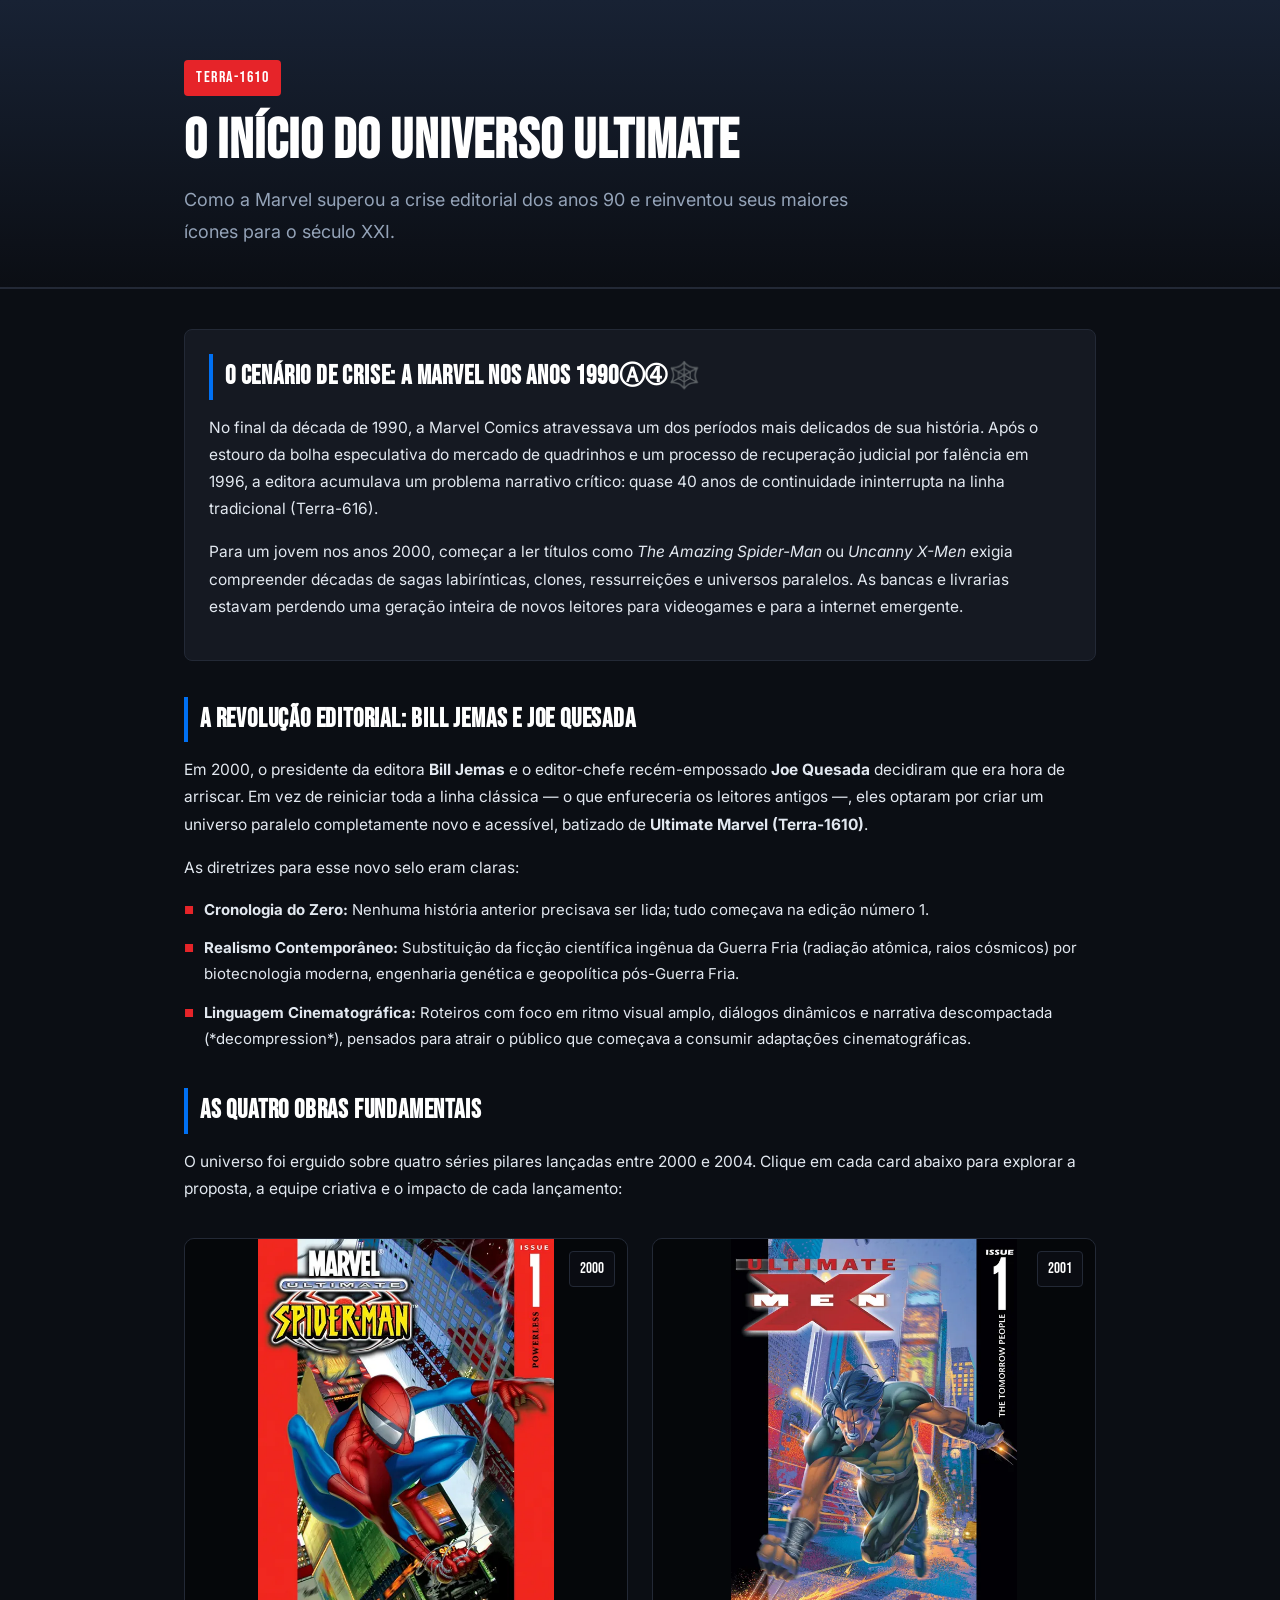
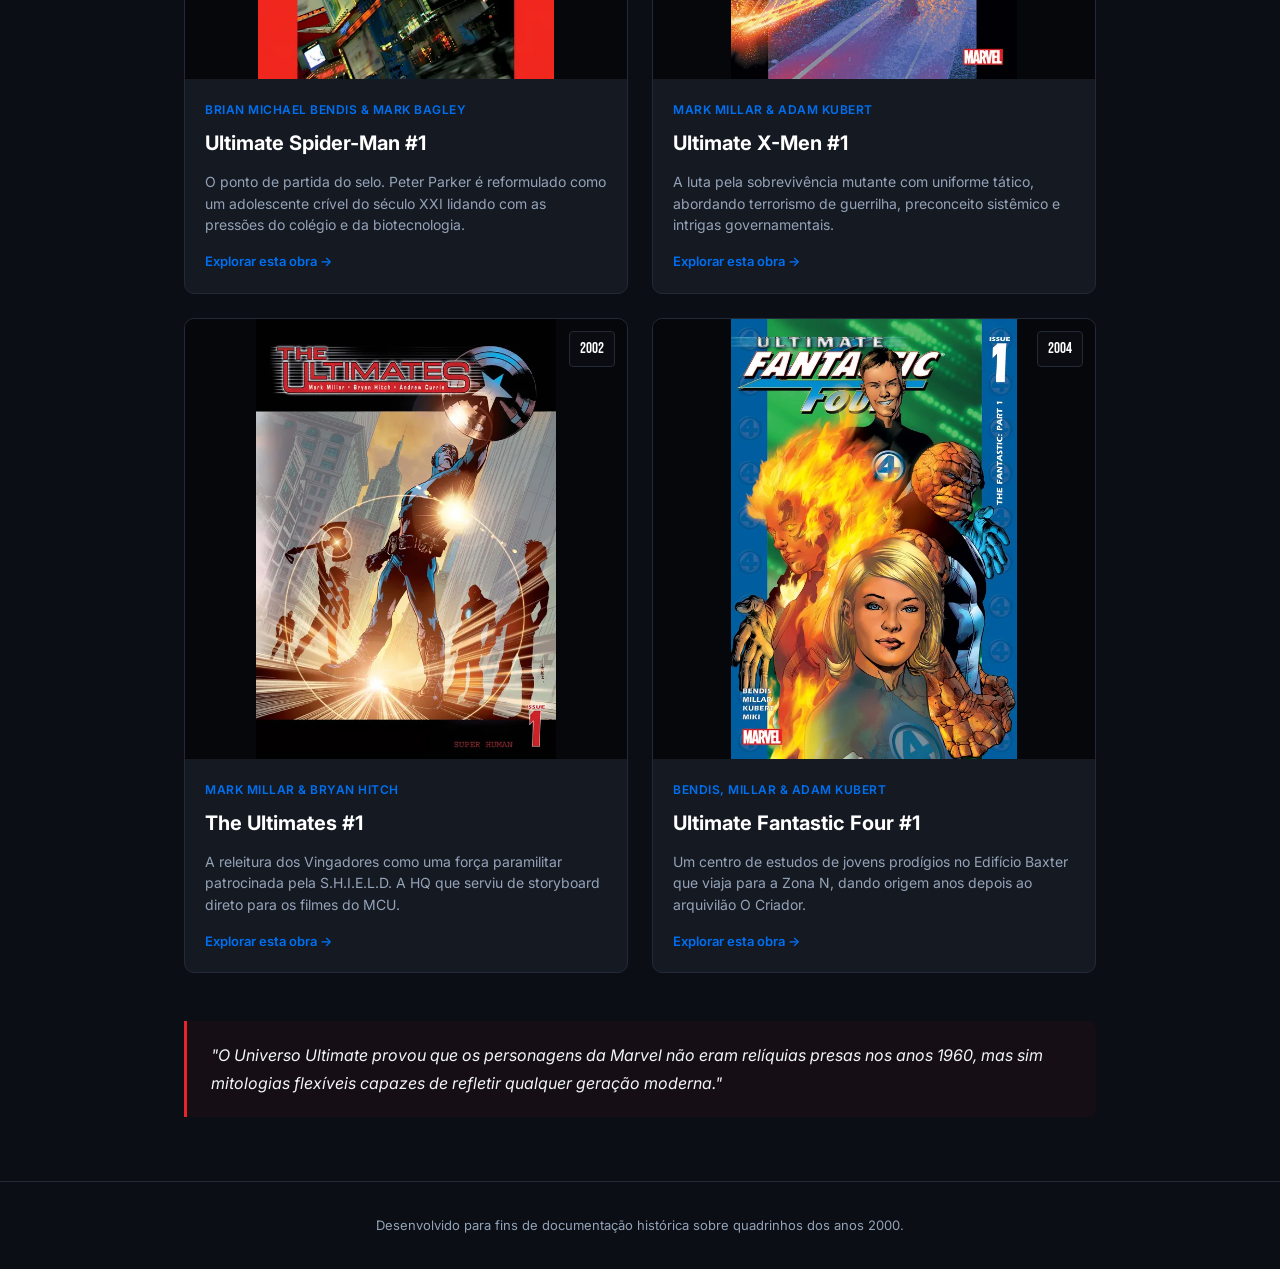
==== commit c6ded0bc: "testes" ====
--- a/src/index.html
+++ b/src/index.html
@@ -23,7 +23,7 @@
     <article class="article-content">
       
       <section class="section-block intro-callout">
-        <h2>O Cenário de Crise: A Marvel nos Anos 1990 </h2>
+        <h2>O Cenário de Crise: A Marvel nos Anos 1990Ⓐ➃🕸️ </h2>
         <p>No final da década de 1990, a Marvel Comics atravessava um dos períodos mais delicados de sua história. Após o estouro da bolha especulativa do mercado de quadrinhos e um processo de recuperação judicial por falência em 1996, a editora acumulava um problema narrativo crítico: quase 40 anos de continuidade ininterrupta na linha tradicional (Terra-616).</p>
         <p>Para um jovem nos anos 2000, começar a ler títulos como <em>The Amazing Spider-Man</em> ou <em>Uncanny X-Men</em> exigia compreender décadas de sagas labirínticas, clones, ressurreições e universos paralelos. As bancas e livrarias estavam perdendo uma geração inteira de novos leitores para videogames e para a internet emergente.</p>
       </section>
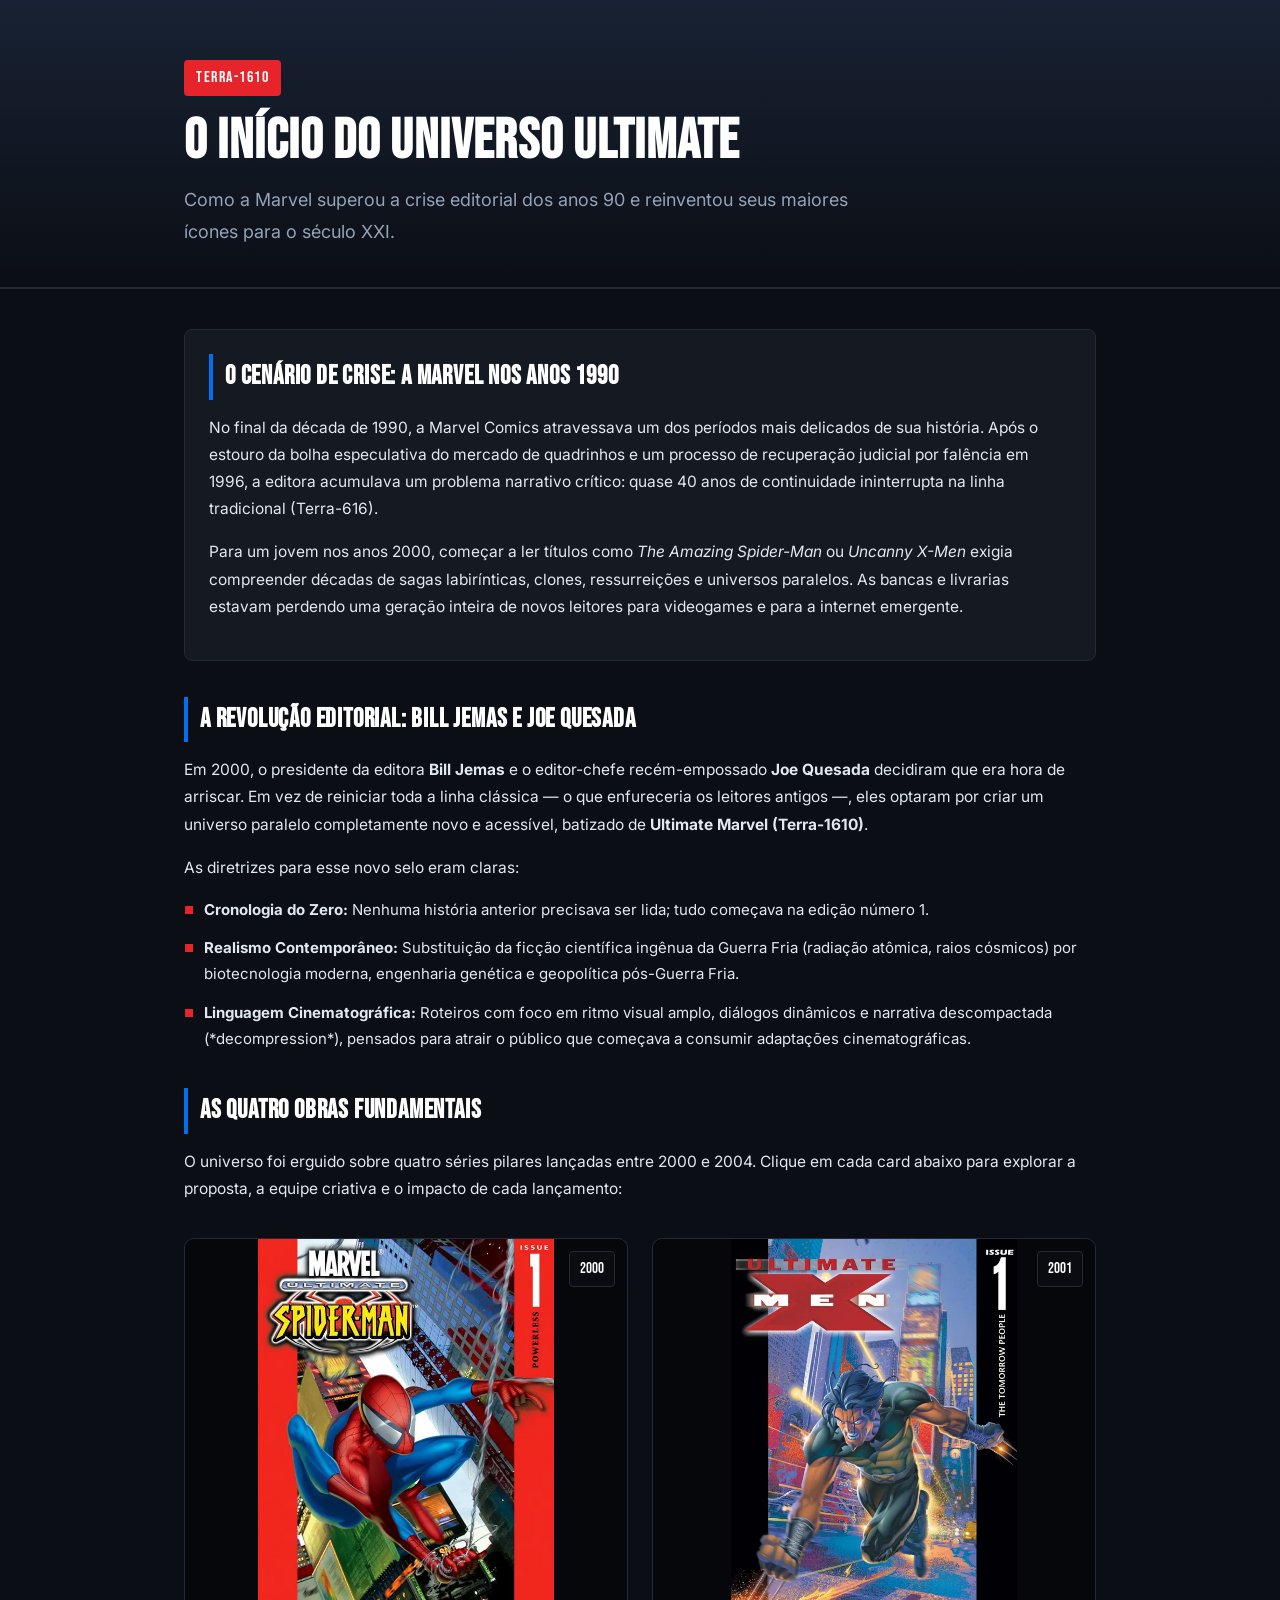
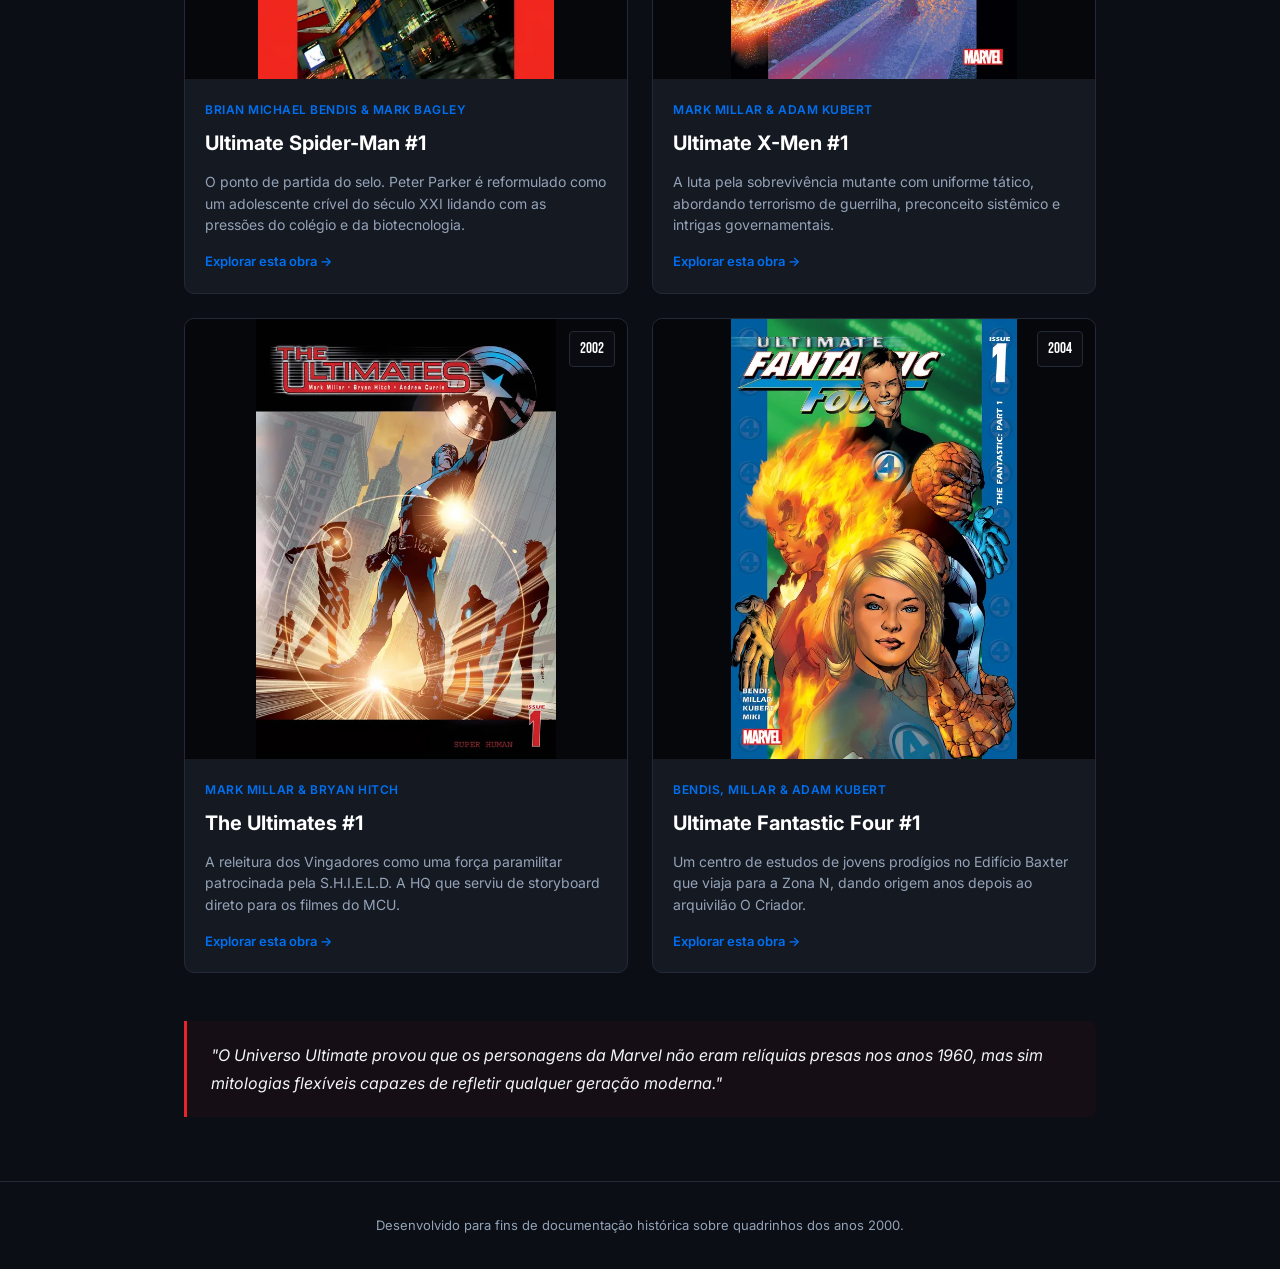
==== commit 0b3a40b7: "docs: altera texto do titulo principal 3" ====
--- a/src/index.html
+++ b/src/index.html
@@ -23,7 +23,7 @@
     <article class="article-content">
       
       <section class="section-block intro-callout">
-        <h2>O Cenário de Crise: A Marvel nos Anos 1990Ⓐ➃🕸️ </h2>
+        <h2>O Cenário de Crise: A Marvel nos Anos 1990 </h2>
         <p>No final da década de 1990, a Marvel Comics atravessava um dos períodos mais delicados de sua história. Após o estouro da bolha especulativa do mercado de quadrinhos e um processo de recuperação judicial por falência em 1996, a editora acumulava um problema narrativo crítico: quase 40 anos de continuidade ininterrupta na linha tradicional (Terra-616).</p>
         <p>Para um jovem nos anos 2000, começar a ler títulos como <em>The Amazing Spider-Man</em> ou <em>Uncanny X-Men</em> exigia compreender décadas de sagas labirínticas, clones, ressurreições e universos paralelos. As bancas e livrarias estavam perdendo uma geração inteira de novos leitores para videogames e para a internet emergente.</p>
       </section>
